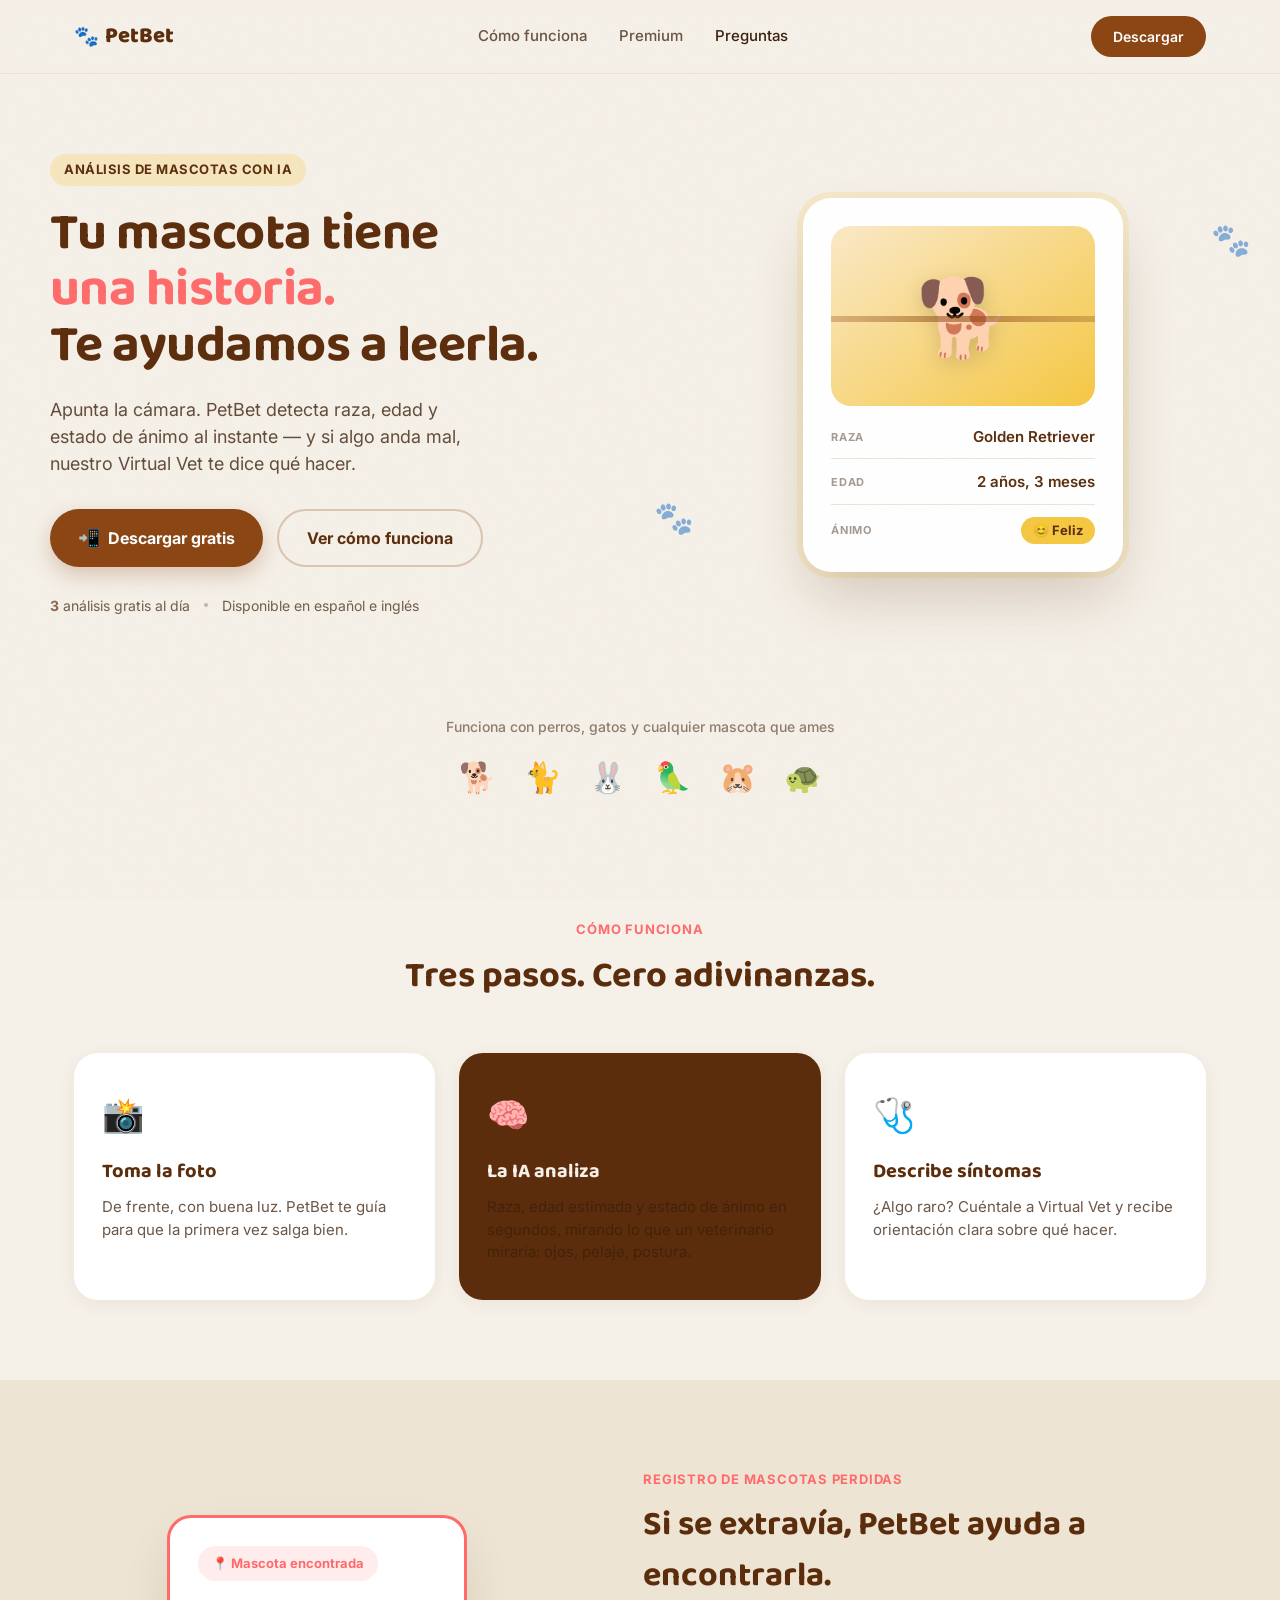
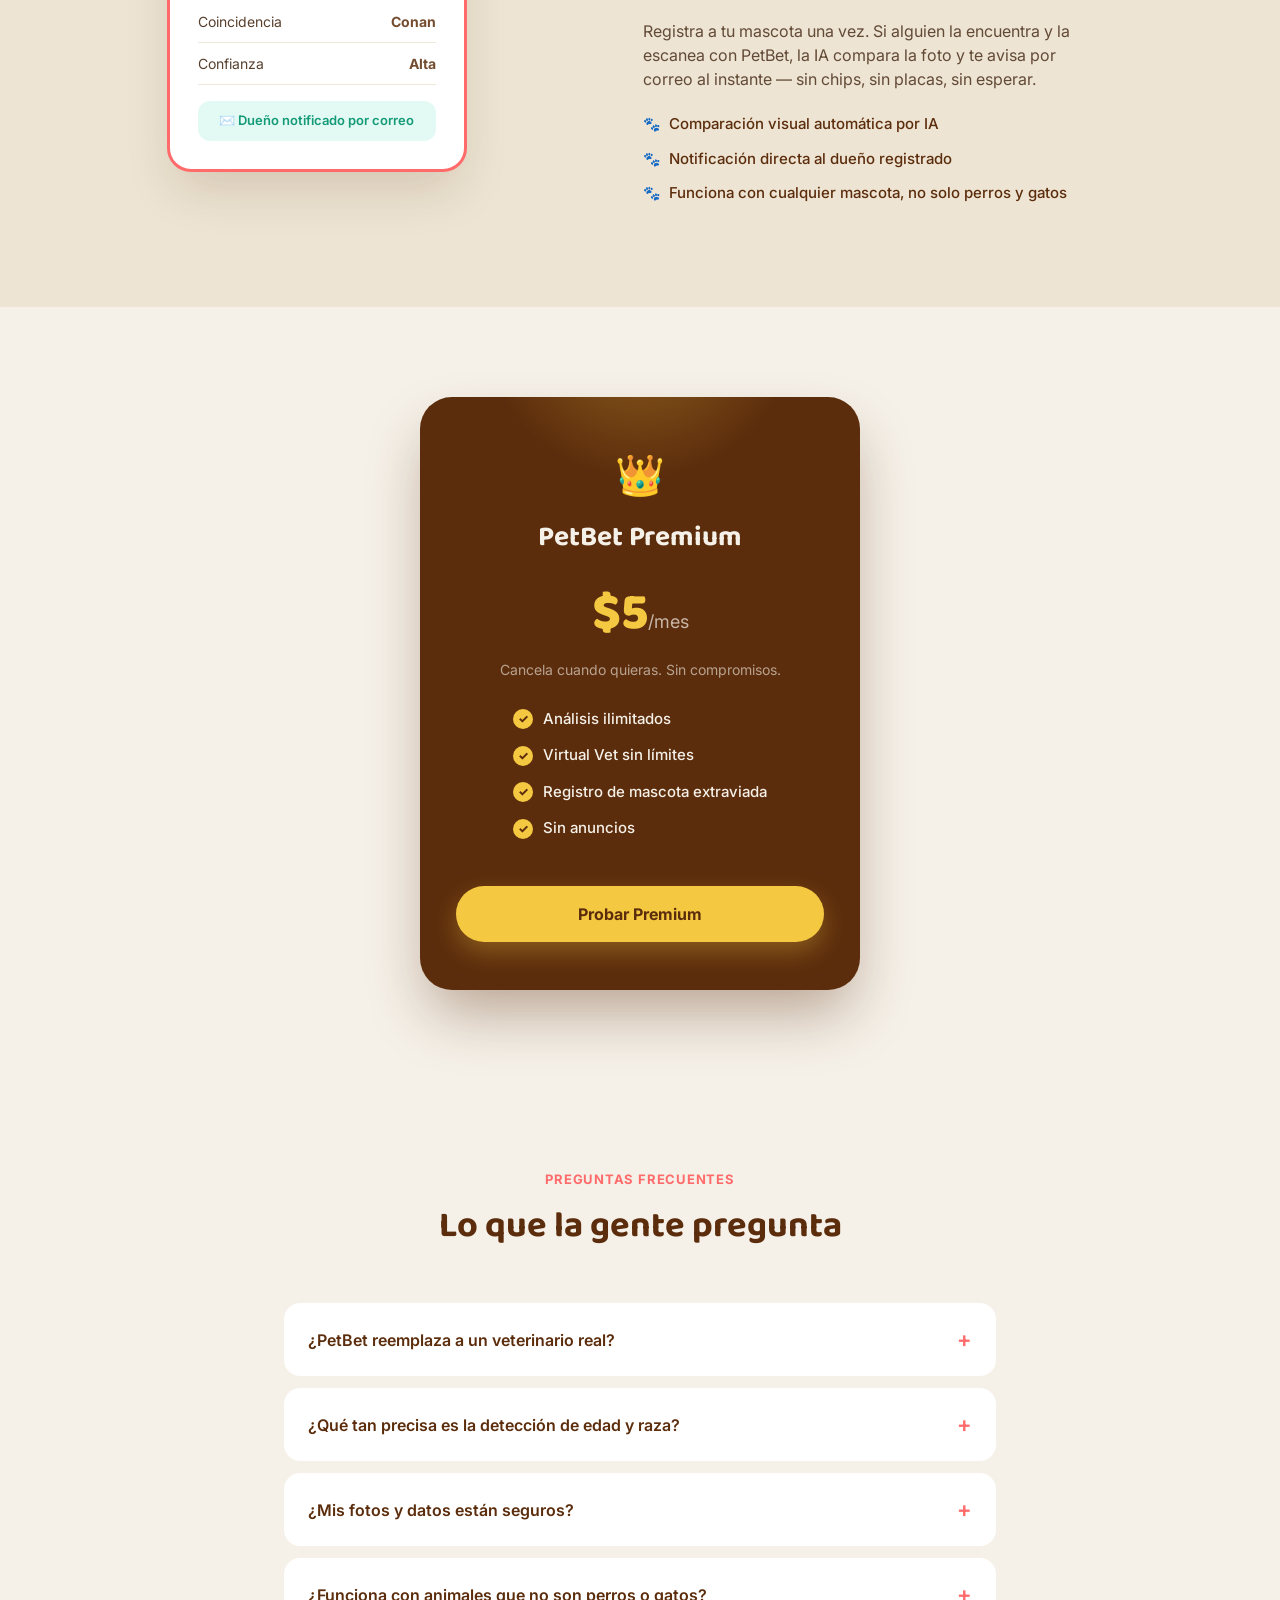
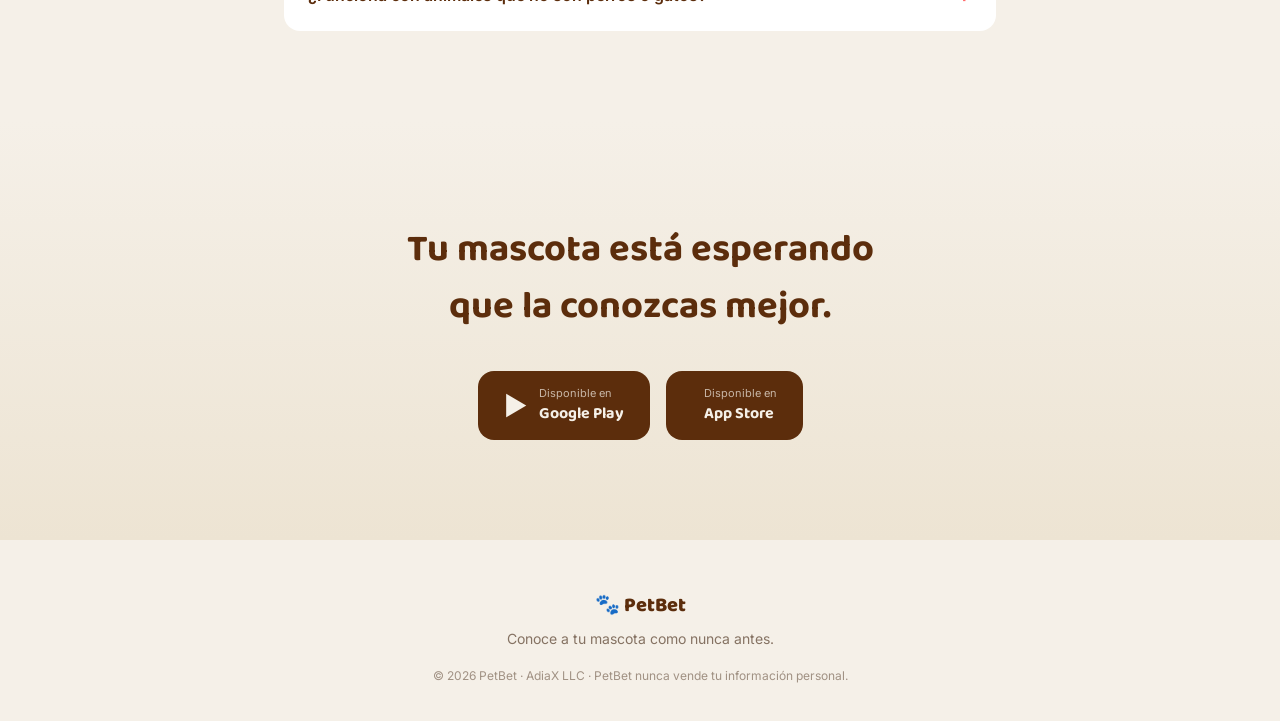
==== index.html @ 239b1028 "Add files via upload" ====
<!DOCTYPE html>
<html lang="es">
<head>
<meta charset="UTF-8">
<meta name="viewport" content="width=device-width, initial-scale=1.0">
<title>PetBet — Conoce a tu mascota como nunca antes</title>
<meta name="description" content="Descubre la raza, edad y estado de ánimo de tu mascota con IA. Virtual Vet incluido. Disponible para Android e iOS.">
<link rel="preconnect" href="https://fonts.googleapis.com">
<link rel="preconnect" href="https://fonts.gstatic.com" crossorigin>
<link href="https://fonts.googleapis.com/css2?family=Baloo+2:wght@500;600;700;800&family=Inter:wght@400;500;600;700&display=swap" rel="stylesheet">
<link rel="stylesheet" href="style.css">
</head>
<body>

<div class="grain"></div>

<nav class="nav">
  <div class="nav-inner">
    <div class="nav-brand">
      <span class="nav-paw">🐾</span> PetBet
    </div>
    <div class="nav-links">
      <a href="#como-funciona">Cómo funciona</a>
      <a href="#premium">Premium</a>
      <a href="#faq">Preguntas</a>
    </div>
    <a href="#descargar" class="nav-cta">Descargar</a>
  </div>
</nav>

<header class="hero">
  <div class="hero-inner">
    <div class="hero-copy">
      <div class="hero-eyebrow">Análisis de mascotas con IA</div>
      <h1>Tu mascota tiene<br><span class="hero-highlight">una historia.</span><br>Te ayudamos a leerla.</h1>
      <p class="hero-sub">Apunta la cámara. PetBet detecta raza, edad y estado de ánimo al instante — y si algo anda mal, nuestro Virtual Vet te dice qué hacer.</p>
      <div class="hero-actions">
        <a href="#descargar" class="btn btn-primary">
          <span class="btn-icon">📲</span> Descargar gratis
        </a>
        <a href="#como-funciona" class="btn btn-ghost">Ver cómo funciona</a>
      </div>
      <div class="hero-trust">
        <div class="trust-item"><strong>3</strong> análisis gratis al día</div>
        <div class="trust-dot"></div>
        <div class="trust-item">Disponible en español e inglés</div>
      </div>
    </div>

    <div class="hero-visual">
      <div class="scan-card" id="scanCard">
        <div class="scan-photo">
          <div class="scan-ring" id="scanRing"></div>
          <span class="scan-emoji">🐕</span>
        </div>
        <div class="scan-results" id="scanResults">
          <div class="scan-row" data-delay="1">
            <span class="scan-label">RAZA</span>
            <span class="scan-value">Golden Retriever</span>
          </div>
          <div class="scan-row" data-delay="2">
            <span class="scan-label">EDAD</span>
            <span class="scan-value">2 años, 3 meses</span>
          </div>
          <div class="scan-row" data-delay="3">
            <span class="scan-label">ÁNIMO</span>
            <span class="scan-badge">😊 Feliz</span>
          </div>
        </div>
      </div>
      <div class="float-paw float-paw-1">🐾</div>
      <div class="float-paw float-paw-2">🐾</div>
    </div>
  </div>
</header>

<section class="logos">
  <p>Funciona con perros, gatos y cualquier mascota que ames</p>
  <div class="logos-row">
    <span>🐕</span><span>🐈</span><span>🐰</span><span>🦜</span><span>🐹</span><span>🐢</span>
  </div>
</section>

<section class="how" id="como-funciona">
  <div class="section-head">
    <div class="section-eyebrow">Cómo funciona</div>
    <h2>Tres pasos. Cero adivinanzas.</h2>
  </div>

  <div class="how-grid">
    <div class="how-card">
      <div class="how-icon">📸</div>
      <h3>Toma la foto</h3>
      <p>De frente, con buena luz. PetBet te guía para que la primera vez salga bien.</p>
    </div>
    <div class="how-card how-card-accent">
      <div class="how-icon">🧠</div>
      <h3>La IA analiza</h3>
      <p>Raza, edad estimada y estado de ánimo en segundos, mirando lo que un veterinario miraría: ojos, pelaje, postura.</p>
    </div>
    <div class="how-card">
      <div class="how-icon">🩺</div>
      <h3>Describe síntomas</h3>
      <p>¿Algo raro? Cuéntale a Virtual Vet y recibe orientación clara sobre qué hacer.</p>
    </div>
  </div>
</section>

<section class="feature-split">
  <div class="feature-split-inner">
    <div class="feature-visual">
      <div class="lost-card">
        <div class="lost-badge">📍 Mascota encontrada</div>
        <div class="lost-row"><span>Coincidencia</span><strong>Conan</strong></div>
        <div class="lost-row"><span>Confianza</span><strong>Alta</strong></div>
        <div class="lost-email">✉️ Dueño notificado por correo</div>
      </div>
    </div>
    <div class="feature-copy">
      <div class="section-eyebrow">Registro de mascotas perdidas</div>
      <h2>Si se extravía, PetBet ayuda a encontrarla.</h2>
      <p>Registra a tu mascota una vez. Si alguien la encuentra y la escanea con PetBet, la IA compara la foto y te avisa por correo al instante — sin chips, sin placas, sin esperar.</p>
      <ul class="feature-list">
        <li>Comparación visual automática por IA</li>
        <li>Notificación directa al dueño registrado</li>
        <li>Funciona con cualquier mascota, no solo perros y gatos</li>
      </ul>
    </div>
  </div>
</section>

<section class="premium" id="premium">
  <div class="premium-card">
    <div class="premium-glow"></div>
    <div class="premium-content">
      <div class="premium-crown">👑</div>
      <h2>PetBet Premium</h2>
      <div class="premium-price"><span class="premium-amount">$5</span><span class="premium-period">/mes</span></div>
      <p class="premium-sub">Cancela cuando quieras. Sin compromisos.</p>
      <ul class="premium-list">
        <li><span class="check">✓</span> Análisis ilimitados</li>
        <li><span class="check">✓</span> Virtual Vet sin límites</li>
        <li><span class="check">✓</span> Registro de mascota extraviada</li>
        <li><span class="check">✓</span> Sin anuncios</li>
      </ul>
      <a href="#descargar" class="btn btn-premium">Probar Premium</a>
    </div>
  </div>
</section>

<section class="faq" id="faq">
  <div class="section-head">
    <div class="section-eyebrow">Preguntas frecuentes</div>
    <h2>Lo que la gente pregunta</h2>
  </div>
  <div class="faq-list">
    <details class="faq-item">
      <summary>¿PetBet reemplaza a un veterinario real?</summary>
      <p>No. Virtual Vet te ayuda a entender qué podría estar pasando y cuándo preocuparte, pero siempre recomendamos visitar a un veterinario para diagnósticos y tratamientos reales.</p>
    </details>
    <details class="faq-item">
      <summary>¿Qué tan precisa es la detección de edad y raza?</summary>
      <p>Nuestra IA observa dientes, ojos, pelaje y proporciones corporales para dar una estimación lo más cercana posible. Con razas mixtas, puede mostrar más de una posibilidad.</p>
    </details>
    <details class="faq-item">
      <summary>¿Mis fotos y datos están seguros?</summary>
      <p>Sí. Nunca vendemos ni compartimos tu información con terceros. Tus fotos se usan únicamente para el análisis y puedes borrar tu cuenta y datos cuando quieras.</p>
    </details>
    <details class="faq-item">
      <summary>¿Funciona con animales que no son perros o gatos?</summary>
      <p>El análisis de raza, edad y ánimo está optimizado para perros y gatos. El registro de mascota extraviada funciona con cualquier animal.</p>
    </details>
  </div>
</section>

<section class="cta-final" id="descargar">
  <h2>Tu mascota está esperando<br>que la conozcas mejor.</h2>
  <div class="store-buttons">
    <a href="#" class="store-btn">
      <span class="store-icon">▶</span>
      <span class="store-text"><small>Disponible en</small><strong>Google Play</strong></span>
    </a>
    <a href="#" class="store-btn">
      <span class="store-icon"></span>
      <span class="store-text"><small>Disponible en</small><strong>App Store</strong></span>
    </a>
  </div>
</section>

<footer class="footer">
  <div class="footer-inner">
    <div class="footer-brand">🐾 PetBet</div>
    <p class="footer-tagline">Conoce a tu mascota como nunca antes.</p>
    <p class="footer-copy">© 2026 PetBet · AdiaX LLC · PetBet nunca vende tu información personal.</p>
  </div>
</footer>

<script src="script.js"></script>
</body>
</html>
---- style.css ----
:root {
  --cream: #F5F0E8;
  --cream-deep: #EDE4D3;
  --brown: #8B4513;
  --brown-deep: #5C2D0C;
  --brown-ink: #3B1F0A;
  --gold: #F5C842;
  --terracotta: #FF6B6B;
  --blue: #54A0FF;
  --green: #1DD1A1;
  --white: #FFFFFF;
  --display: 'Baloo 2', sans-serif;
  --body: 'Inter', sans-serif;
}

* { margin: 0; padding: 0; box-sizing: border-box; }

html { scroll-behavior: smooth; }

body {
  font-family: var(--body);
  background: var(--cream);
  color: var(--brown-ink);
  overflow-x: hidden;
  line-height: 1.5;
}

.grain {
  position: fixed;
  inset: 0;
  pointer-events: none;
  opacity: 0.025;
  z-index: 1000;
  background-image: url("data:image/svg+xml,%3Csvg xmlns='http://www.w3.org/2000/svg' width='100' height='100'%3E%3Cfilter id='n'%3E%3CfeTurbulence type='fractalNoise' baseFrequency='0.9' numOctaves='3'/%3E%3C/filter%3E%3Crect width='100%25' height='100%25' filter='url(%23n)'/%3E%3C/svg%3E");
}

h1, h2, h3 { font-family: var(--display); font-weight: 700; color: var(--brown-deep); }

a { text-decoration: none; color: inherit; }

ul { list-style: none; }

/* ===== NAV ===== */
.nav {
  position: sticky;
  top: 0;
  z-index: 100;
  background: rgba(245, 240, 232, 0.88);
  backdrop-filter: blur(10px);
  border-bottom: 1px solid rgba(139, 69, 19, 0.08);
}

.nav-inner {
  max-width: 1180px;
  margin: 0 auto;
  padding: 16px 24px;
  display: flex;
  align-items: center;
  justify-content: space-between;
}

.nav-brand {
  font-family: var(--display);
  font-weight: 800;
  font-size: 22px;
  color: var(--brown-deep);
  display: flex;
  align-items: center;
  gap: 6px;
}

.nav-paw { font-size: 20px; }

.nav-links {
  display: flex;
  gap: 32px;
}

.nav-links a {
  font-size: 15px;
  font-weight: 500;
  color: var(--brown-ink);
  opacity: 0.75;
  transition: opacity 0.2s;
}

.nav-links a:hover { opacity: 1; }

.nav-cta {
  background: var(--brown);
  color: var(--white);
  padding: 10px 22px;
  border-radius: 100px;
  font-weight: 600;
  font-size: 14px;
  transition: transform 0.15s, background 0.2s;
}

.nav-cta:hover { background: var(--brown-deep); transform: translateY(-1px); }

/* ===== HERO ===== */
.hero {
  padding: 80px 24px 60px;
  position: relative;
}

.hero-inner {
  max-width: 1180px;
  margin: 0 auto;
  display: grid;
  grid-template-columns: 1.1fr 1fr;
  gap: 60px;
  align-items: center;
}

.hero-eyebrow {
  display: inline-block;
  background: rgba(245, 200, 66, 0.25);
  color: var(--brown-deep);
  font-size: 13px;
  font-weight: 700;
  letter-spacing: 0.04em;
  text-transform: uppercase;
  padding: 6px 14px;
  border-radius: 100px;
  margin-bottom: 20px;
}

.hero-copy h1 {
  font-size: 52px;
  line-height: 1.08;
  letter-spacing: -0.01em;
  margin-bottom: 22px;
}

.hero-highlight {
  color: var(--terracotta);
  position: relative;
}

.hero-sub {
  font-size: 18px;
  color: var(--brown-ink);
  opacity: 0.78;
  max-width: 440px;
  margin-bottom: 32px;
}

.hero-actions {
  display: flex;
  gap: 14px;
  margin-bottom: 28px;
  flex-wrap: wrap;
}

.btn {
  display: inline-flex;
  align-items: center;
  gap: 8px;
  padding: 15px 28px;
  border-radius: 100px;
  font-weight: 700;
  font-size: 16px;
  transition: transform 0.15s, box-shadow 0.2s;
}

.btn-primary {
  background: var(--brown);
  color: var(--white);
  box-shadow: 0 8px 20px rgba(139, 69, 19, 0.25);
}

.btn-primary:hover { transform: translateY(-2px); box-shadow: 0 12px 24px rgba(139, 69, 19, 0.32); }

.btn-icon { font-size: 18px; }

.btn-ghost {
  background: transparent;
  color: var(--brown-deep);
  border: 2px solid rgba(139, 69, 19, 0.25);
}

.btn-ghost:hover { border-color: var(--brown); }

.hero-trust {
  display: flex;
  align-items: center;
  gap: 14px;
  font-size: 14px;
  color: var(--brown-ink);
  opacity: 0.7;
}

.trust-item strong { color: var(--brown-deep); }

.trust-dot {
  width: 4px;
  height: 4px;
  border-radius: 50%;
  background: var(--brown-ink);
  opacity: 0.4;
}

/* ===== SCAN CARD (signature element) ===== */
.hero-visual {
  position: relative;
  display: flex;
  justify-content: center;
}

.scan-card {
  background: var(--white);
  border-radius: 28px;
  padding: 28px;
  width: 320px;
  box-shadow: 0 30px 60px -10px rgba(91, 45, 12, 0.22), 0 0 0 6px rgba(245, 200, 66, 0.18);
  position: relative;
}

.scan-photo {
  width: 100%;
  height: 180px;
  background: linear-gradient(145deg, #FBE9C8, #F5C842);
  border-radius: 20px;
  display: flex;
  align-items: center;
  justify-content: center;
  position: relative;
  overflow: hidden;
  margin-bottom: 20px;
}

.scan-emoji { font-size: 76px; position: relative; z-index: 2; filter: drop-shadow(0 6px 10px rgba(0,0,0,0.15)); }

.scan-ring {
  position: absolute;
  width: 220%;
  height: 6px;
  background: linear-gradient(90deg, transparent, rgba(139, 69, 19, 0.55), transparent);
  top: 50%;
  left: -60%;
  animation: scanSweep 2.6s ease-in-out infinite;
  z-index: 3;
}

@keyframes scanSweep {
  0% { top: 0%; opacity: 0; }
  10% { opacity: 1; }
  50% { top: 100%; opacity: 1; }
  60% { opacity: 0; }
  100% { top: 0%; opacity: 0; }
}

.scan-results { display: flex; flex-direction: column; gap: 12px; }

.scan-row {
  display: flex;
  justify-content: space-between;
  align-items: center;
  padding-bottom: 10px;
  border-bottom: 1px solid var(--cream-deep);
  opacity: 0;
  transform: translateY(8px);
  animation: rowIn 0.5s ease forwards;
}

.scan-row[data-delay="1"] { animation-delay: 0.6s; }
.scan-row[data-delay="2"] { animation-delay: 1.1s; }
.scan-row[data-delay="3"] { animation-delay: 1.6s; border-bottom: none; padding-bottom: 0; }

@keyframes rowIn {
  to { opacity: 1; transform: translateY(0); }
}

.scan-label {
  font-size: 11px;
  font-weight: 700;
  letter-spacing: 0.06em;
  color: var(--brown-ink);
  opacity: 0.45;
}

.scan-value {
  font-size: 15px;
  font-weight: 600;
  color: var(--brown-deep);
}

.scan-badge {
  background: var(--gold);
  color: var(--brown-deep);
  font-size: 13px;
  font-weight: 700;
  padding: 4px 12px;
  border-radius: 100px;
}

.float-paw {
  position: absolute;
  font-size: 32px;
  opacity: 0.5;
  animation: floaty 5s ease-in-out infinite;
}

.float-paw-1 { top: 5%; right: -4%; animation-delay: 0s; }
.float-paw-2 { bottom: 8%; left: -8%; animation-delay: 1.5s; }

@keyframes floaty {
  0%, 100% { transform: translateY(0) rotate(0deg); }
  50% { transform: translateY(-14px) rotate(8deg); }
}

/* ===== LOGOS ===== */
.logos {
  text-align: center;
  padding: 40px 24px;
}

.logos p {
  font-size: 14px;
  color: var(--brown-ink);
  opacity: 0.55;
  margin-bottom: 18px;
  font-weight: 500;
}

.logos-row {
  display: flex;
  justify-content: center;
  gap: 28px;
  font-size: 30px;
  opacity: 0.85;
}

/* ===== SECTION HEAD ===== */
.section-head {
  text-align: center;
  max-width: 600px;
  margin: 0 auto 50px;
}

.section-eyebrow {
  font-size: 13px;
  font-weight: 700;
  letter-spacing: 0.06em;
  text-transform: uppercase;
  color: var(--terracotta);
  margin-bottom: 10px;
}

.section-head h2 { font-size: 36px; }

/* ===== HOW IT WORKS ===== */
.how { padding: 80px 24px; max-width: 1180px; margin: 0 auto; }

.how-grid {
  display: grid;
  grid-template-columns: repeat(3, 1fr);
  gap: 24px;
}

.how-card {
  background: var(--white);
  border-radius: 24px;
  padding: 36px 28px;
  box-shadow: 0 4px 18px rgba(91, 45, 12, 0.06);
  transition: transform 0.2s;
}

.how-card:hover { transform: translateY(-4px); }

.how-card-accent {
  background: var(--brown-deep);
}

.how-card-accent h3, .how-card-accent p { color: var(--cream); }
.how-card-accent p { opacity: 0.85; }

.how-icon {
  font-size: 34px;
  margin-bottom: 16px;
}

.how-card h3 { font-size: 20px; margin-bottom: 10px; }

.how-card p { font-size: 15px; color: var(--brown-ink); opacity: 0.75; }

/* ===== FEATURE SPLIT (lost pet) ===== */
.feature-split {
  background: var(--cream-deep);
  padding: 90px 24px;
}

.feature-split-inner {
  max-width: 1180px;
  margin: 0 auto;
  display: grid;
  grid-template-columns: 1fr 1.1fr;
  gap: 60px;
  align-items: center;
}

.feature-visual { display: flex; justify-content: center; }

.lost-card {
  background: var(--white);
  border-radius: 24px;
  padding: 28px;
  width: 300px;
  box-shadow: 0 24px 50px -10px rgba(91, 45, 12, 0.18);
  border: 3px solid var(--terracotta);
}

.lost-badge {
  background: rgba(255, 107, 107, 0.12);
  color: var(--terracotta);
  font-weight: 700;
  font-size: 13px;
  padding: 8px 14px;
  border-radius: 100px;
  display: inline-block;
  margin-bottom: 20px;
}

.lost-row {
  display: flex;
  justify-content: space-between;
  font-size: 14px;
  padding: 10px 0;
  border-bottom: 1px solid var(--cream-deep);
  color: var(--brown-ink);
  opacity: 0.85;
}

.lost-row strong { color: var(--brown-deep); }

.lost-email {
  margin-top: 16px;
  background: rgba(29, 209, 161, 0.12);
  color: #149A77;
  font-size: 13px;
  font-weight: 600;
  padding: 10px 14px;
  border-radius: 12px;
  text-align: center;
}

.feature-copy h2 { font-size: 34px; margin: 10px 0 18px; }

.feature-copy p { font-size: 16px; opacity: 0.78; margin-bottom: 22px; max-width: 460px; }

.feature-list li {
  position: relative;
  padding-left: 26px;
  margin-bottom: 12px;
  font-size: 15px;
  font-weight: 500;
  color: var(--brown-deep);
}

.feature-list li::before {
  content: "🐾";
  position: absolute;
  left: 0;
  font-size: 14px;
}

/* ===== PREMIUM ===== */
.premium { padding: 90px 24px; display: flex; justify-content: center; }

.premium-card {
  position: relative;
  background: var(--brown-deep);
  border-radius: 32px;
  max-width: 440px;
  width: 100%;
  overflow: hidden;
  box-shadow: 0 30px 60px -10px rgba(91, 45, 12, 0.4);
}

.premium-glow {
  position: absolute;
  top: -40%;
  left: 50%;
  transform: translateX(-50%);
  width: 320px;
  height: 320px;
  background: radial-gradient(circle, rgba(245, 200, 66, 0.35), transparent 70%);
}

.premium-content {
  position: relative;
  z-index: 2;
  padding: 48px 36px;
  text-align: center;
}

.premium-crown { font-size: 40px; margin-bottom: 12px; }

.premium-content h2 { color: var(--cream); font-size: 28px; margin-bottom: 16px; }

.premium-price { margin-bottom: 6px; }

.premium-amount { font-size: 52px; font-weight: 800; color: var(--gold); font-family: var(--display); }

.premium-period { font-size: 18px; color: var(--cream); opacity: 0.7; }

.premium-sub { color: var(--cream); opacity: 0.6; font-size: 14px; margin-bottom: 28px; }

.premium-list {
  text-align: left;
  margin-bottom: 32px;
  display: inline-block;
}

.premium-list li {
  color: var(--cream);
  font-size: 15px;
  font-weight: 500;
  margin-bottom: 14px;
  display: flex;
  align-items: center;
  gap: 10px;
}

.check {
  background: var(--gold);
  color: var(--brown-deep);
  width: 20px;
  height: 20px;
  border-radius: 50%;
  display: flex;
  align-items: center;
  justify-content: center;
  font-size: 12px;
  font-weight: 800;
  flex-shrink: 0;
}

.btn-premium {
  background: var(--gold);
  color: var(--brown-deep);
  padding: 16px 0;
  width: 100%;
  border-radius: 100px;
  font-weight: 700;
  font-size: 16px;
  justify-content: center;
  box-shadow: 0 10px 24px rgba(245, 200, 66, 0.3);
}

.btn-premium:hover { transform: translateY(-2px); }

/* ===== FAQ ===== */
.faq { max-width: 760px; margin: 0 auto; padding: 90px 24px; }

.faq-list { display: flex; flex-direction: column; gap: 12px; }

.faq-item {
  background: var(--white);
  border-radius: 16px;
  padding: 20px 24px;
  cursor: pointer;
}

.faq-item summary {
  font-weight: 600;
  font-size: 16px;
  color: var(--brown-deep);
  list-style: none;
  display: flex;
  justify-content: space-between;
  align-items: center;
}

.faq-item summary::after {
  content: "+";
  font-size: 22px;
  color: var(--terracotta);
  transition: transform 0.2s;
  flex-shrink: 0;
  margin-left: 12px;
}

.faq-item[open] summary::after { transform: rotate(45deg); }

.faq-item p {
  margin-top: 14px;
  font-size: 15px;
  color: var(--brown-ink);
  opacity: 0.75;
  line-height: 1.6;
}

/* ===== CTA FINAL ===== */
.cta-final {
  text-align: center;
  padding: 100px 24px;
  background: linear-gradient(180deg, var(--cream), var(--cream-deep));
}

.cta-final h2 { font-size: 38px; margin-bottom: 36px; }

.store-buttons {
  display: flex;
  gap: 16px;
  justify-content: center;
  flex-wrap: wrap;
}

.store-btn {
  display: flex;
  align-items: center;
  gap: 12px;
  background: var(--brown-deep);
  color: var(--cream);
  padding: 14px 26px;
  border-radius: 16px;
  transition: transform 0.15s;
}

.store-btn:hover { transform: translateY(-2px); }

.store-icon { font-size: 26px; }

.store-text { display: flex; flex-direction: column; text-align: left; }

.store-text small { font-size: 11px; opacity: 0.7; }

.store-text strong { font-size: 16px; font-family: var(--display); }

/* ===== FOOTER ===== */
.footer { padding: 50px 24px 36px; text-align: center; }

.footer-brand {
  font-family: var(--display);
  font-weight: 800;
  font-size: 20px;
  color: var(--brown-deep);
  margin-bottom: 8px;
}

.footer-tagline { font-size: 14px; opacity: 0.6; margin-bottom: 18px; }

.footer-copy { font-size: 12px; opacity: 0.45; }

/* ===== RESPONSIVE ===== */
@media (max-width: 860px) {
  .nav-links { display: none; }
  .hero-inner { grid-template-columns: 1fr; gap: 50px; }
  .hero-copy h1 { font-size: 38px; }
  .hero-visual { order: -1; }
  .scan-card { width: 100%; max-width: 340px; }
  .how-grid { grid-template-columns: 1fr; }
  .feature-split-inner { grid-template-columns: 1fr; }
  .feature-visual { order: -1; }
  .section-head h2 { font-size: 28px; }
  .cta-final h2 { font-size: 28px; }
}

@media (prefers-reduced-motion: reduce) {
  .scan-ring, .float-paw, .scan-row { animation: none !important; opacity: 1 !important; transform: none !important; }
}
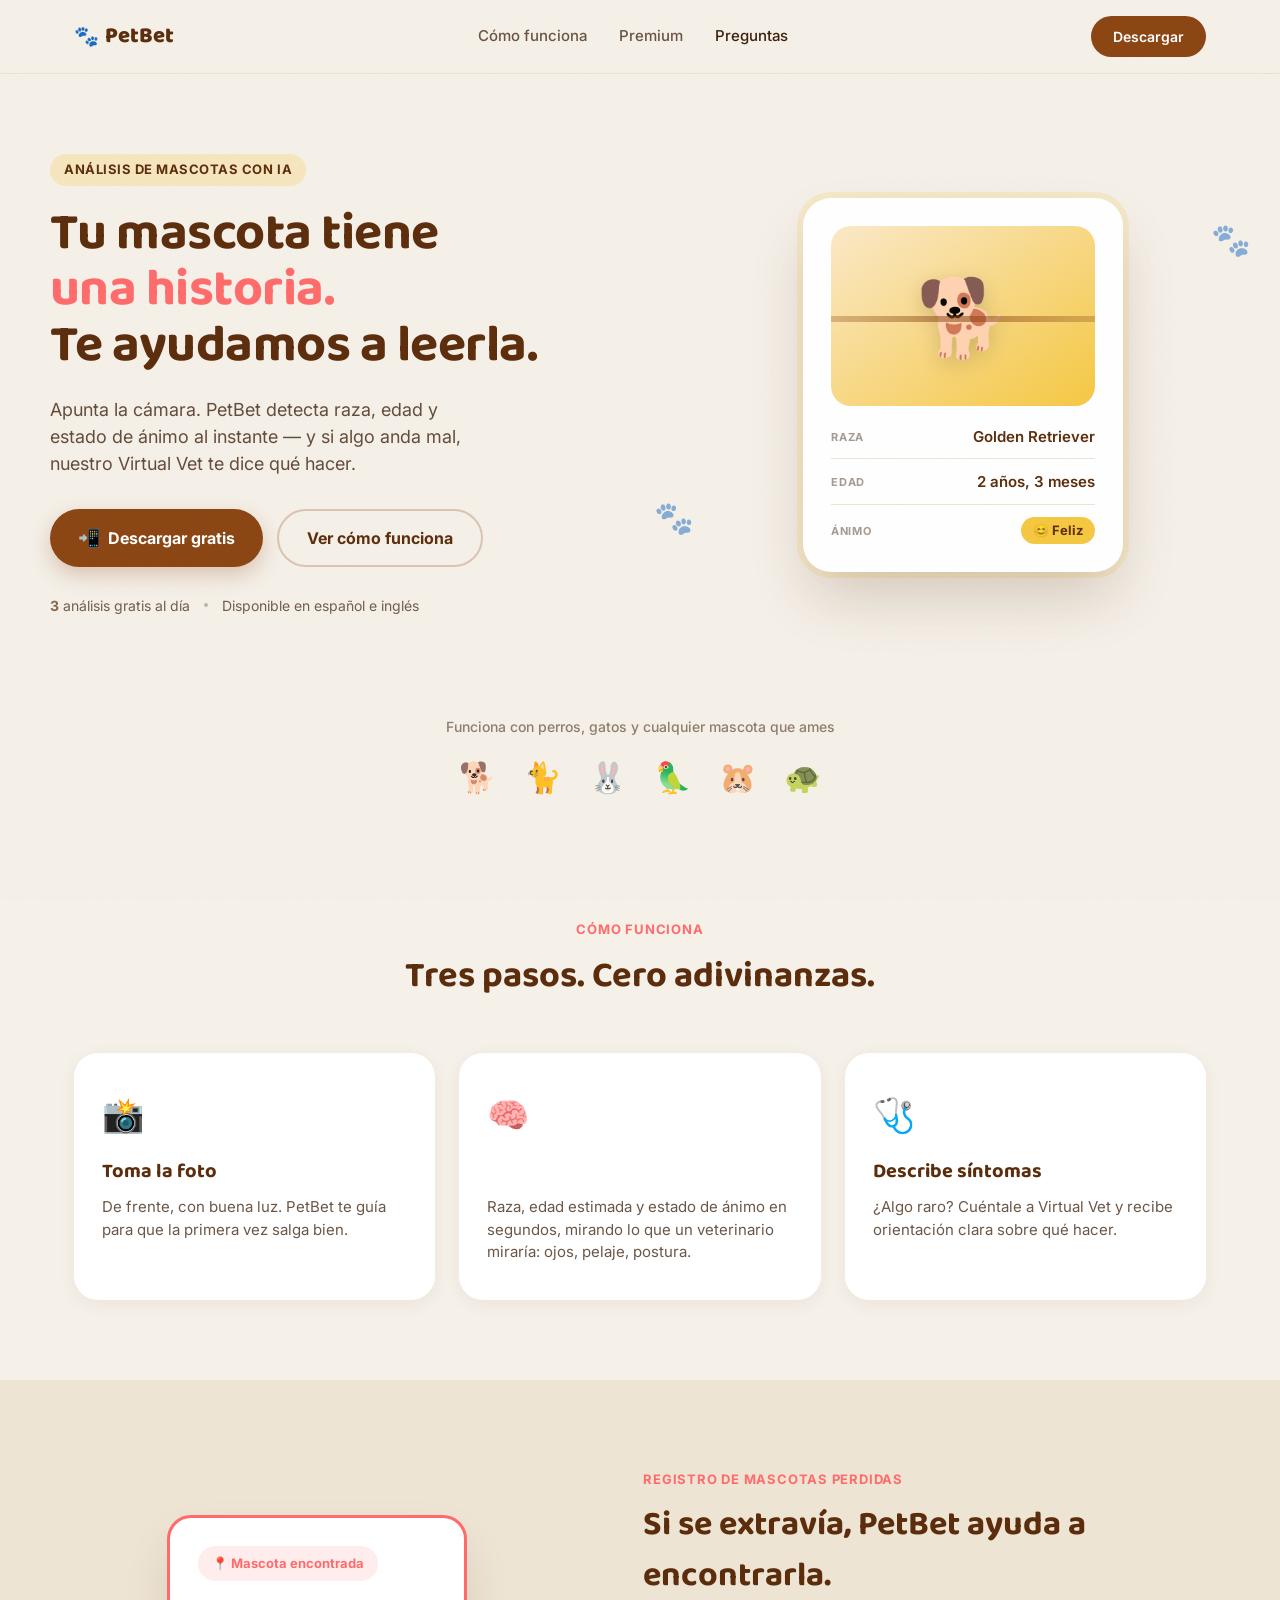
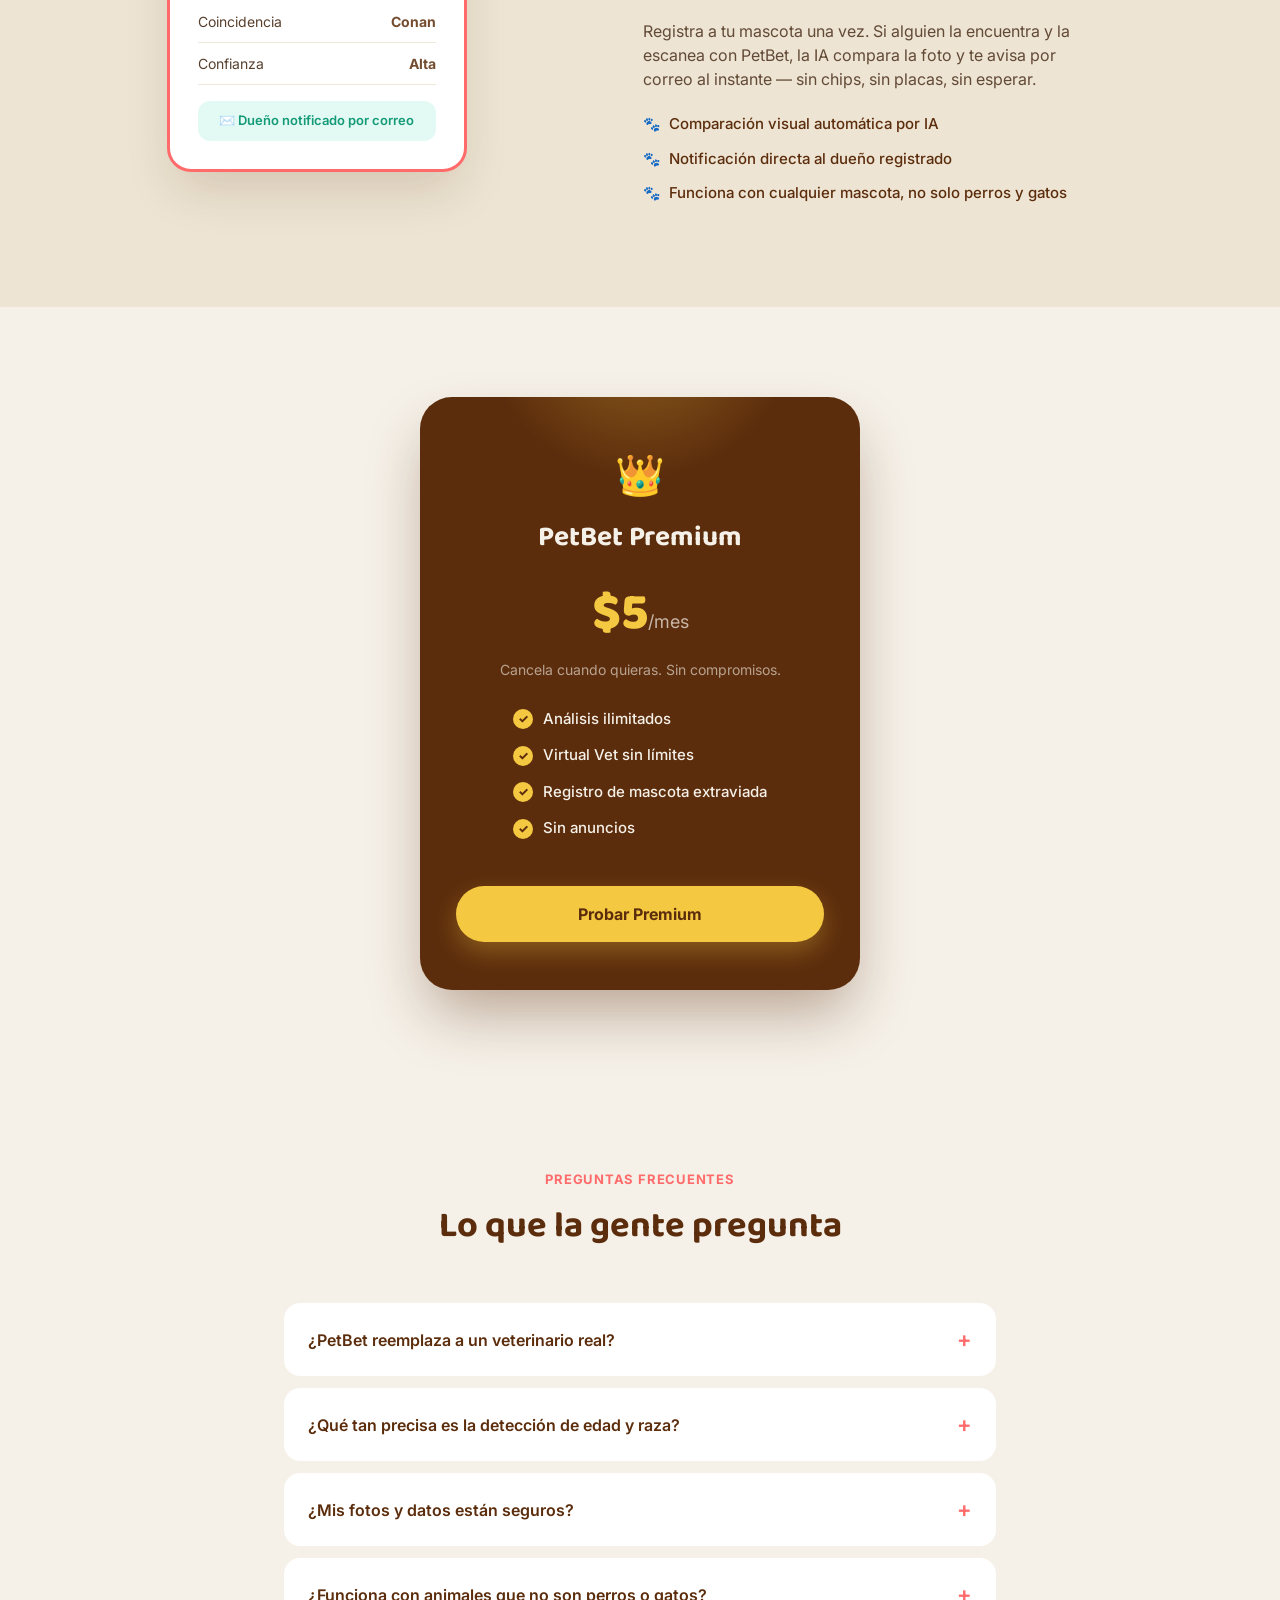
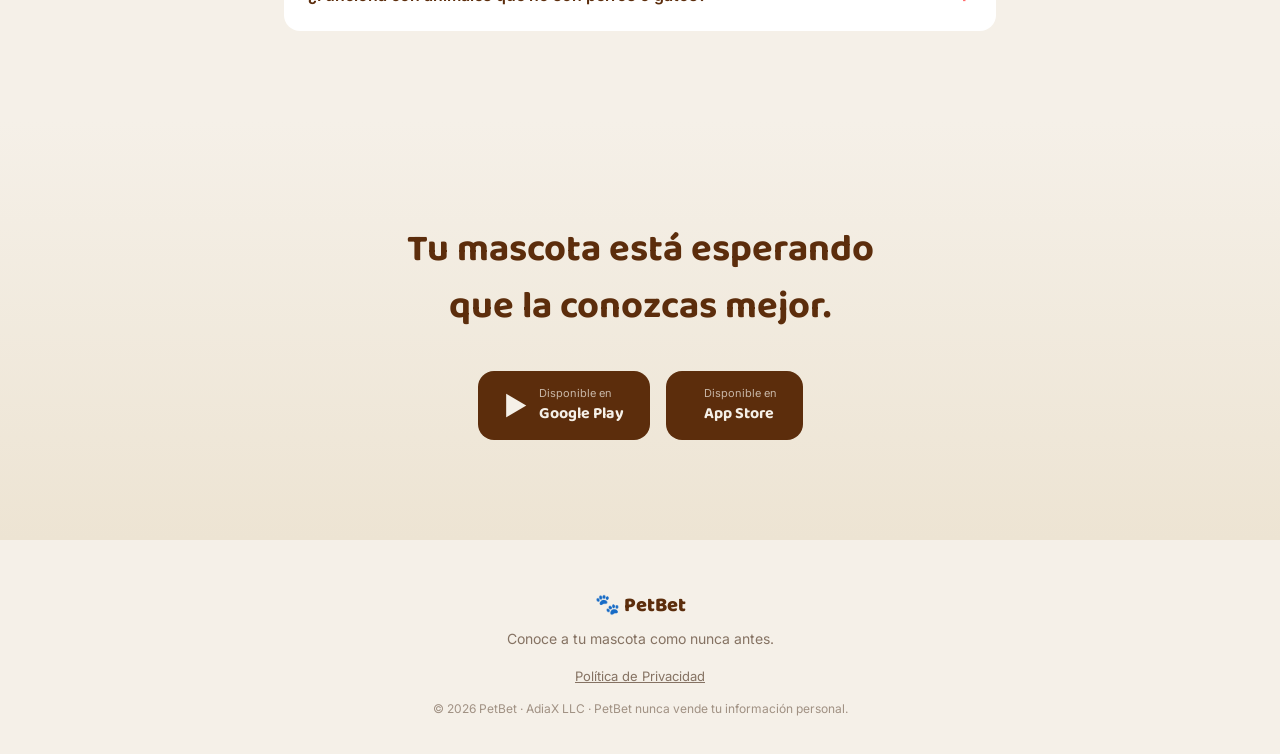
==== commit efb1657f: "privacy policy link" ====
--- a/index.html
+++ b/index.html
@@ -191,6 +191,7 @@
   <div class="footer-inner">
     <div class="footer-brand">🐾 PetBet</div>
     <p class="footer-tagline">Conoce a tu mascota como nunca antes.</p>
+    <p style="font-size:13px;opacity:0.6;margin-bottom:14px;"><a href="privacy.html" style="color:inherit;text-decoration:underline;">Política de Privacidad</a></p>
     <p class="footer-copy">© 2026 PetBet · AdiaX LLC · PetBet nunca vende tu información personal.</p>
   </div>
 </footer>
--- a/style.css
+++ b/style.css
@@ -370,11 +370,11 @@
 .how-card:hover { transform: translateY(-4px); }
 
 .how-card-accent {
-  background: var(--brown-deep);
-}
-
-.how-card-accent h3, .how-card-accent p { color: var(--cream); }
-.how-card-accent p { opacity: 0.85; }
+  background: var(--white);
+}
+
+.how-card-accent h3 { color: var(--white); }
+.how-card-accent p { color: var(--white); opacity: 0.92; }
 
 .how-icon {
   font-size: 34px;
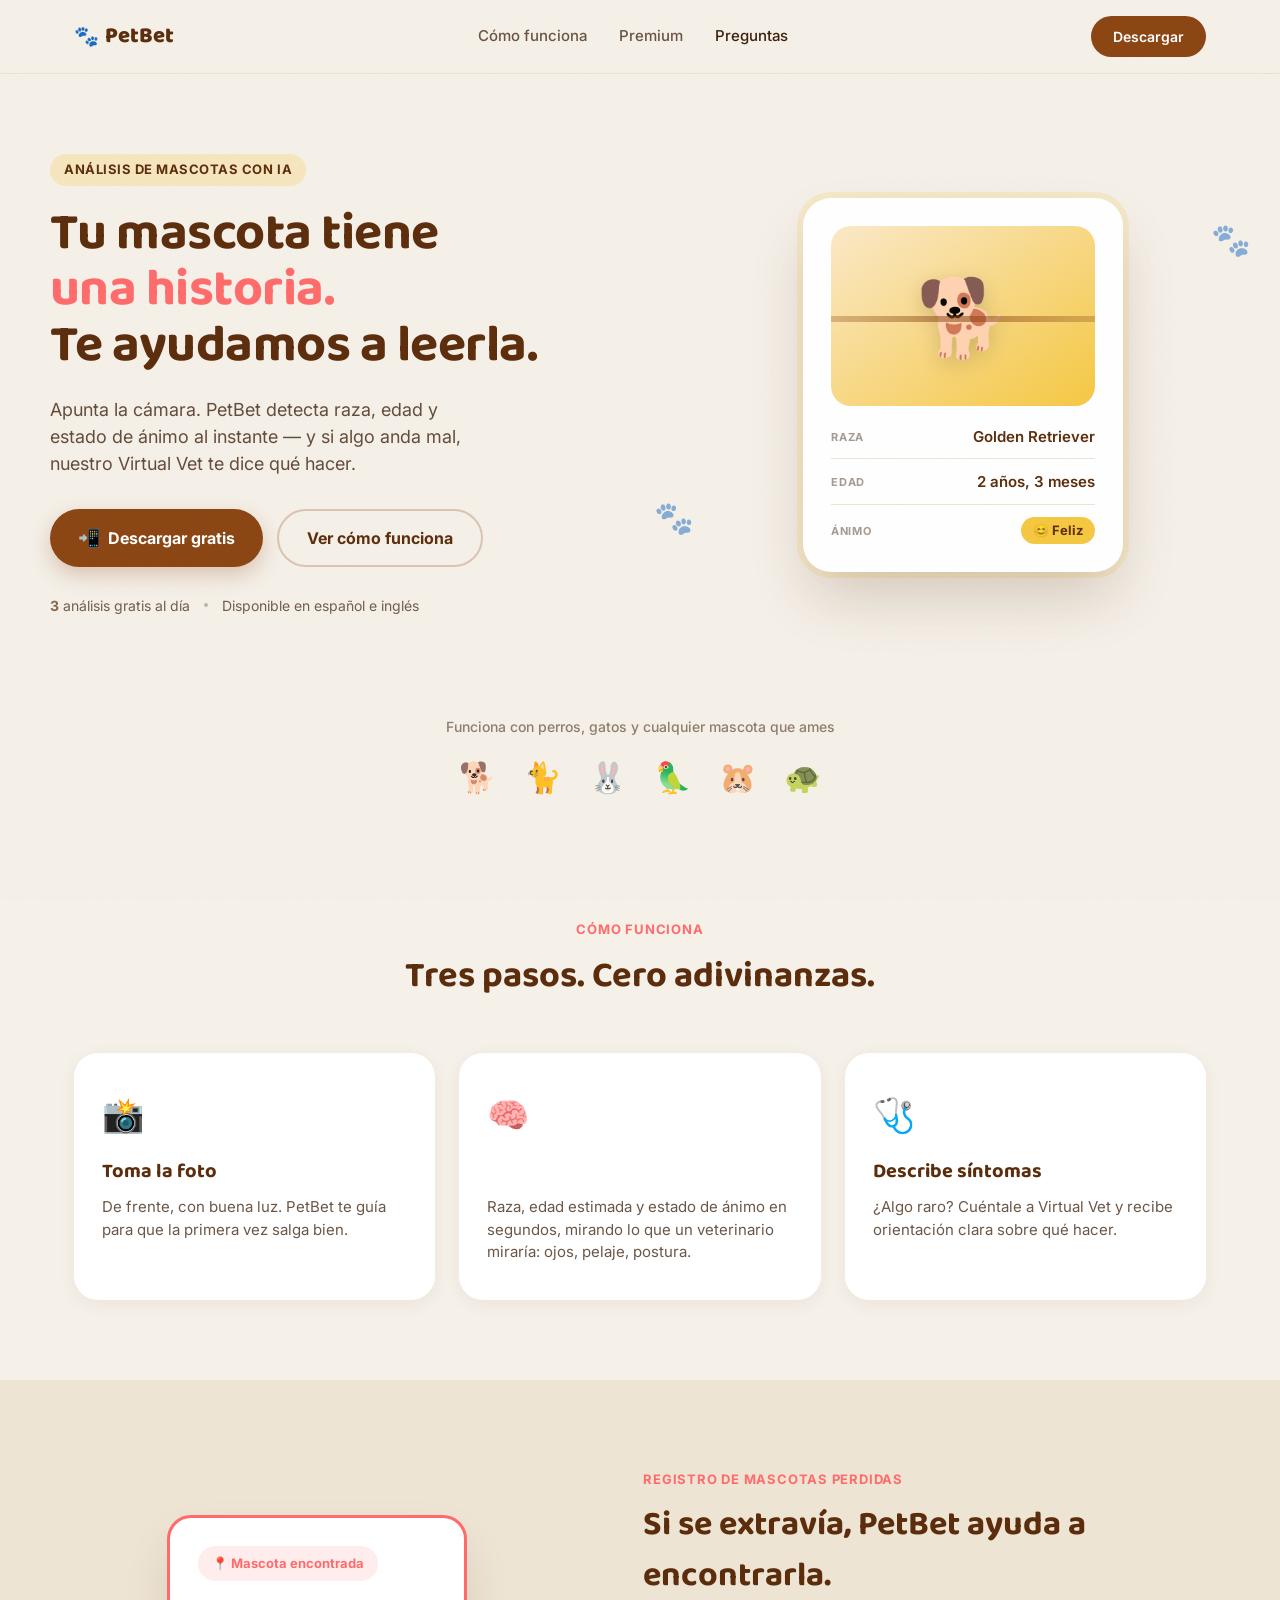
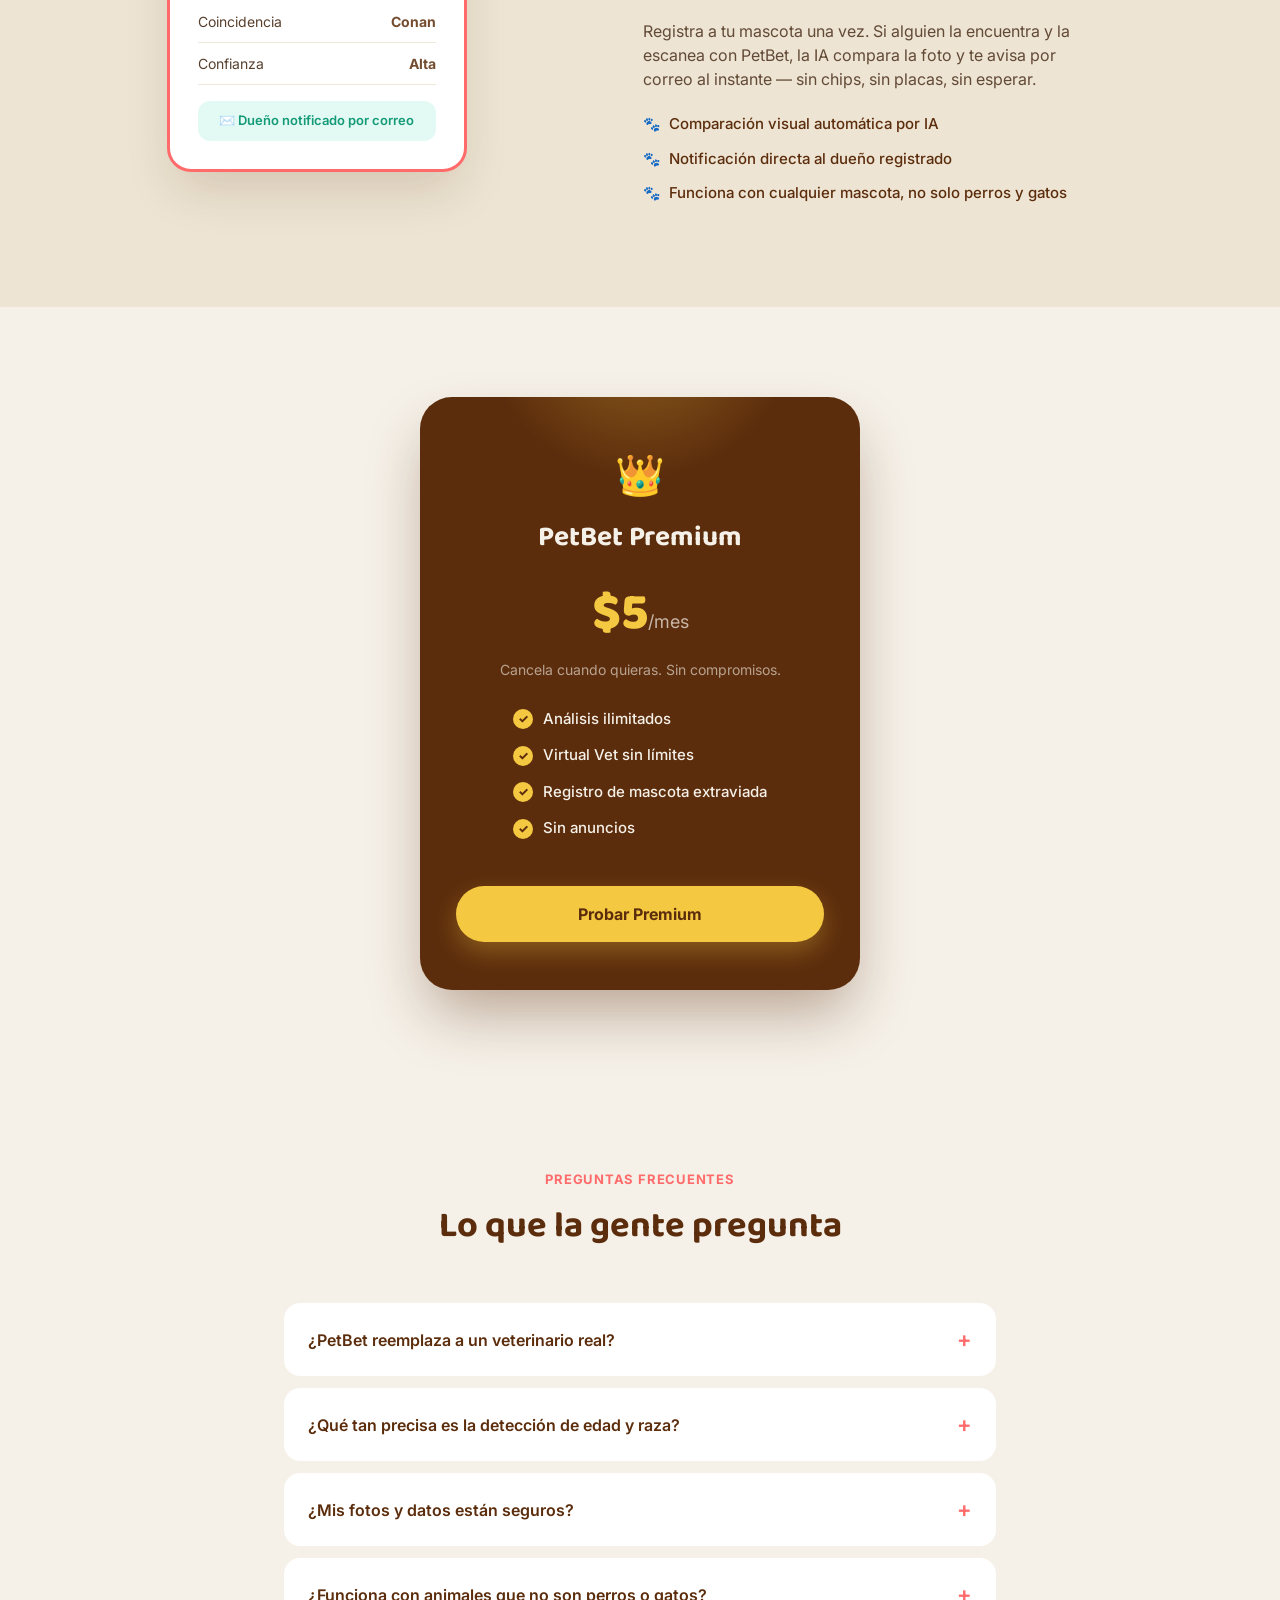
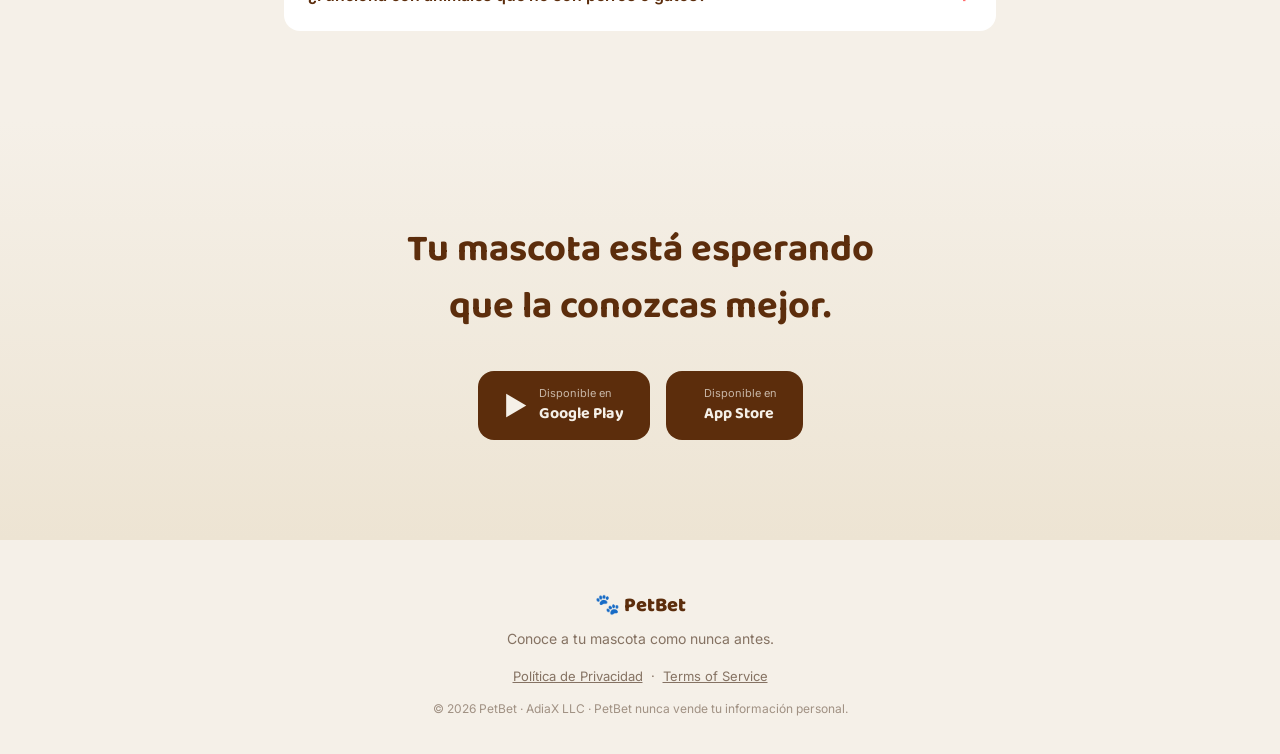
==== commit 30d117c6: "Update footer with privacy and terms links" ====
--- a/index.html
+++ b/index.html
@@ -191,7 +191,11 @@
   <div class="footer-inner">
     <div class="footer-brand">🐾 PetBet</div>
     <p class="footer-tagline">Conoce a tu mascota como nunca antes.</p>
-    <p style="font-size:13px;opacity:0.6;margin-bottom:14px;"><a href="privacy.html" style="color:inherit;text-decoration:underline;">Política de Privacidad</a></p>
+    <p style="font-size:13px;opacity:0.6;margin-bottom:14px;">
+  <a href="privacy.html" style="color:inherit;text-decoration:underline;">Política de Privacidad</a>
+  &nbsp;·&nbsp;
+  <a href="terms.html" style="color:inherit;text-decoration:underline;">Terms of Service</a>
+</p>
     <p class="footer-copy">© 2026 PetBet · AdiaX LLC · PetBet nunca vende tu información personal.</p>
   </div>
 </footer>
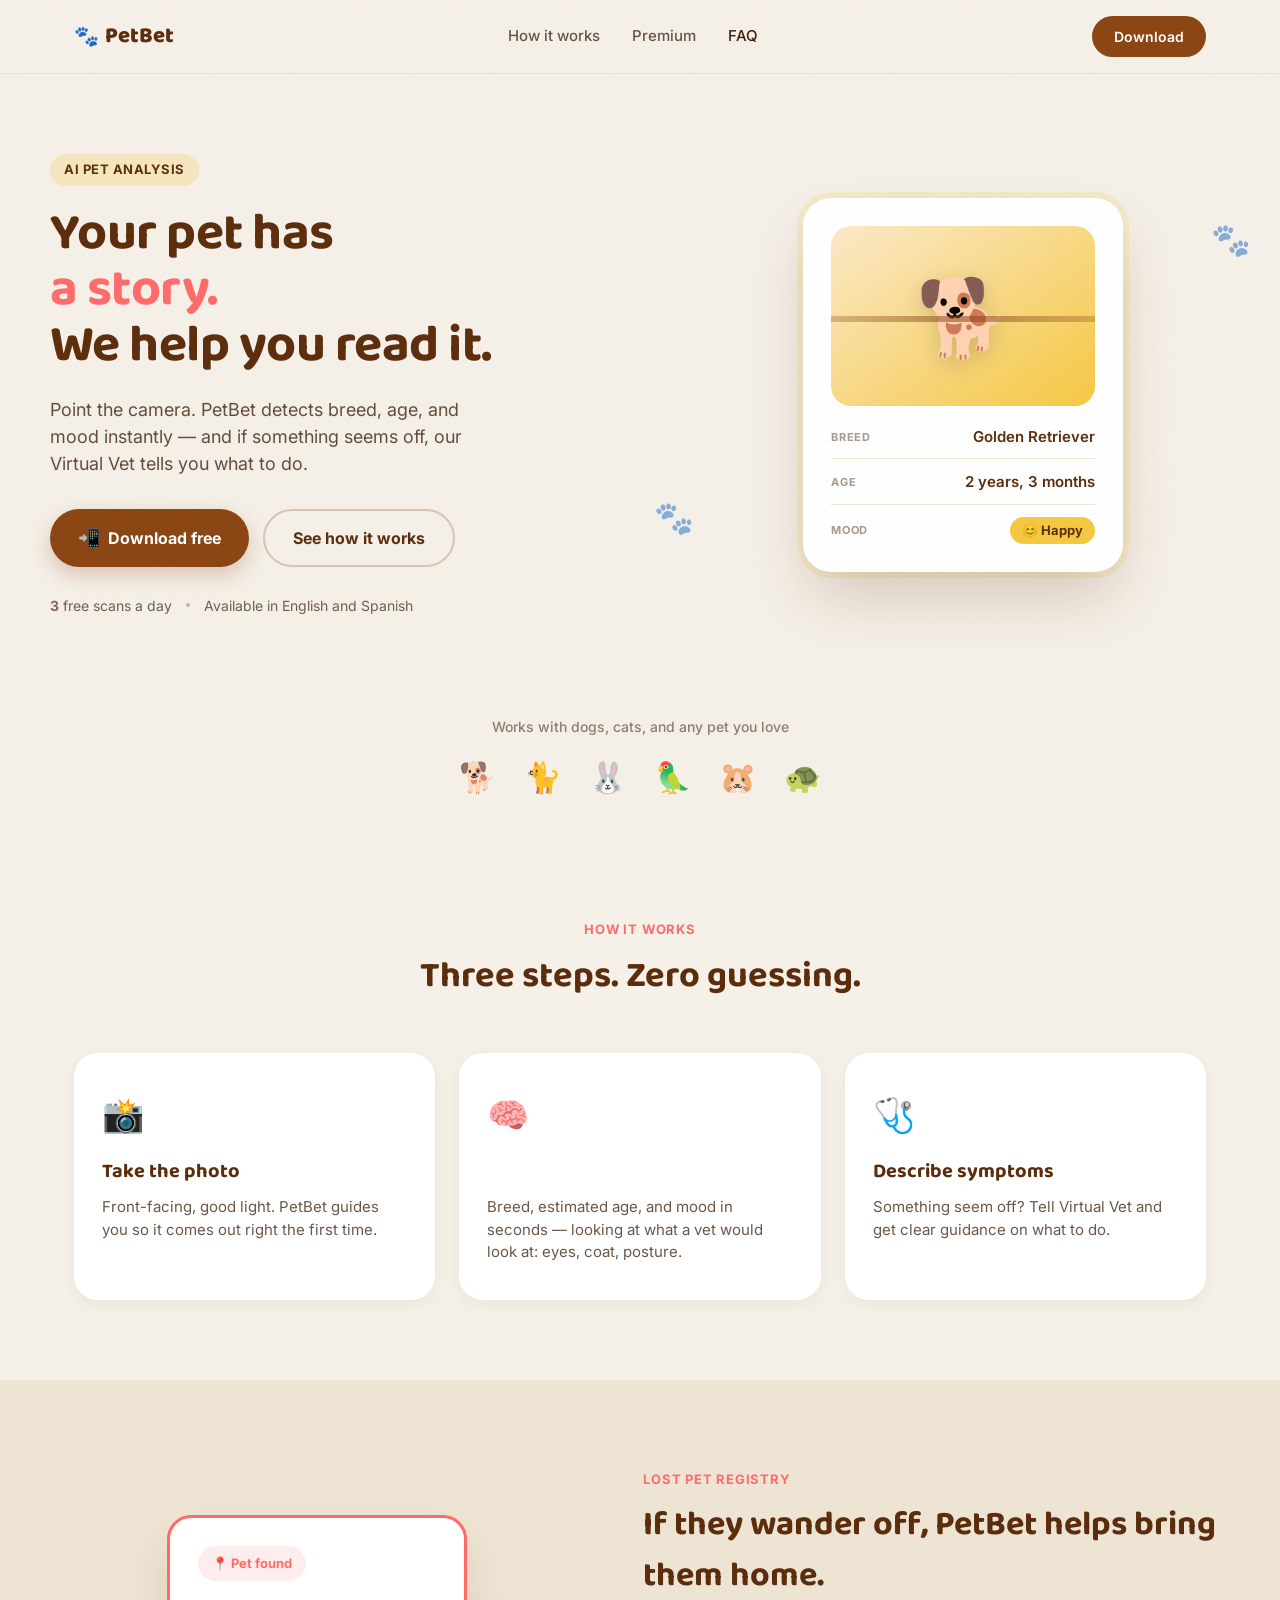
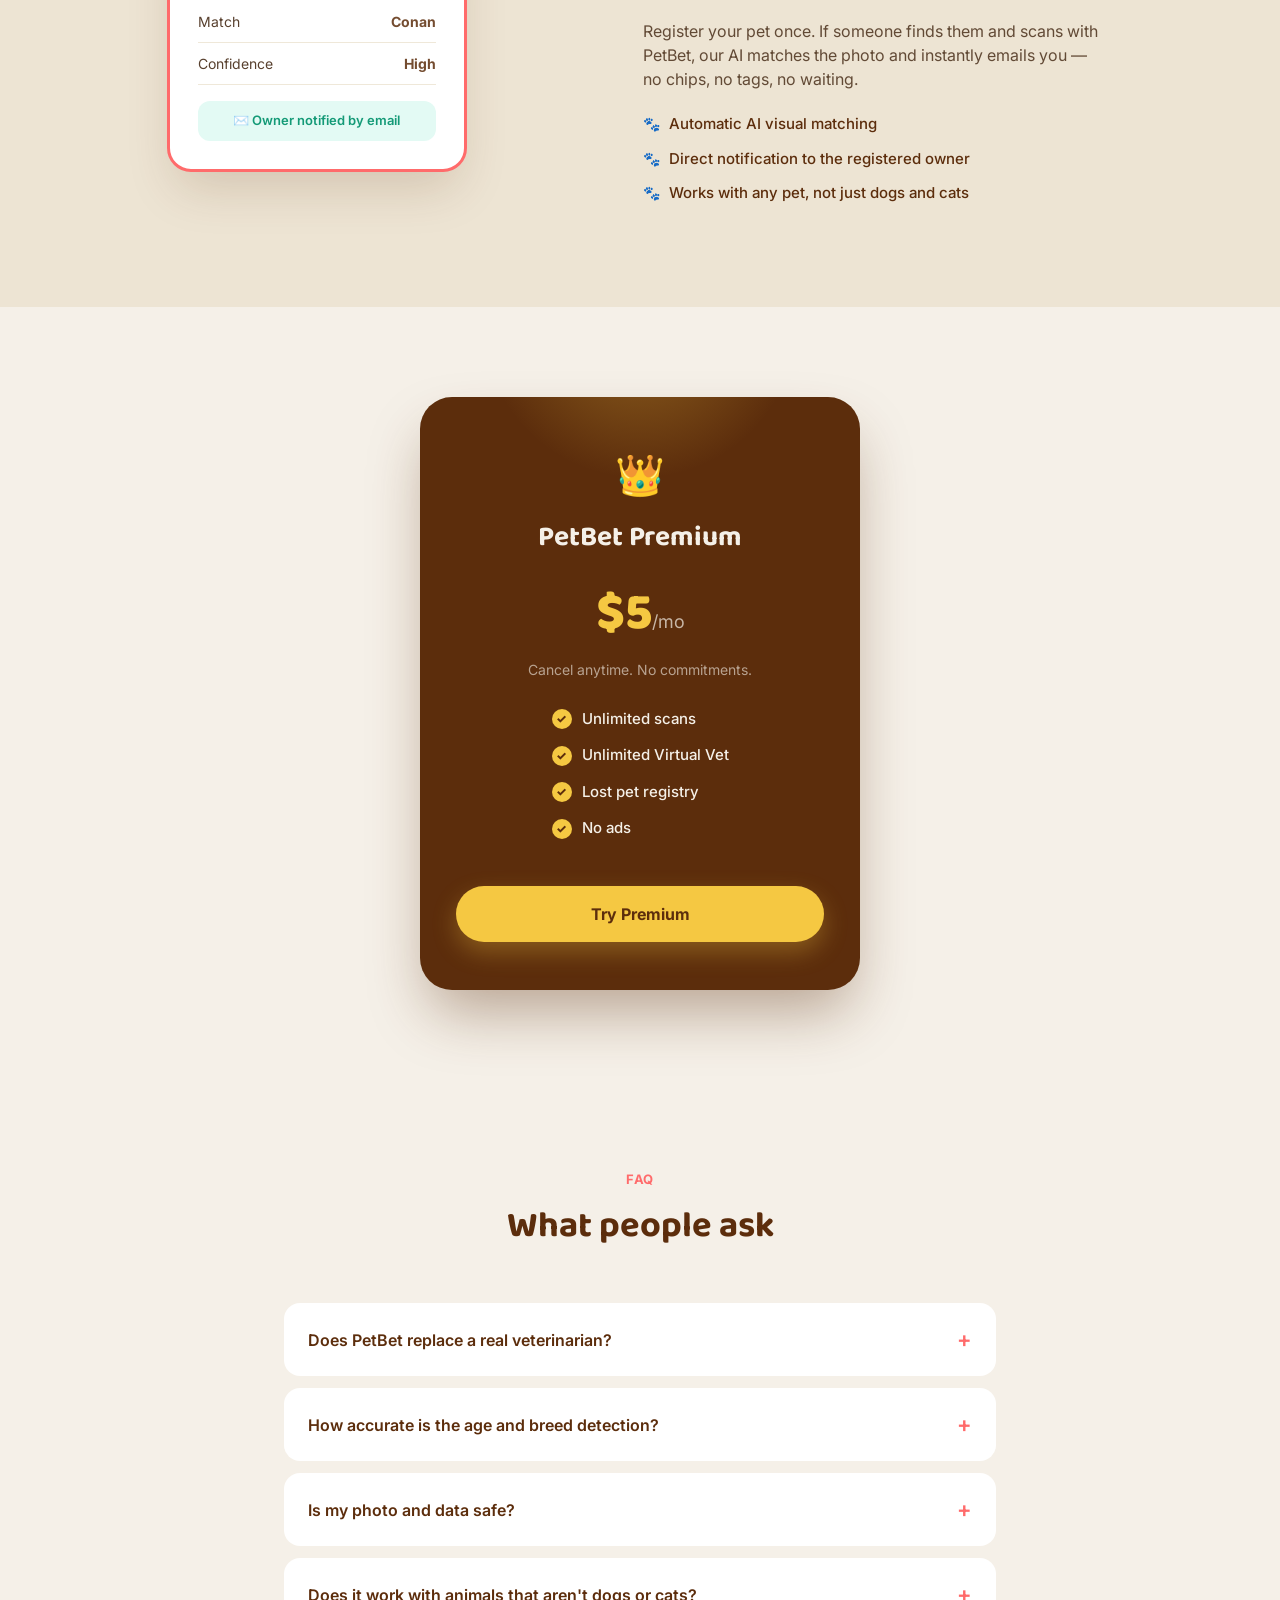
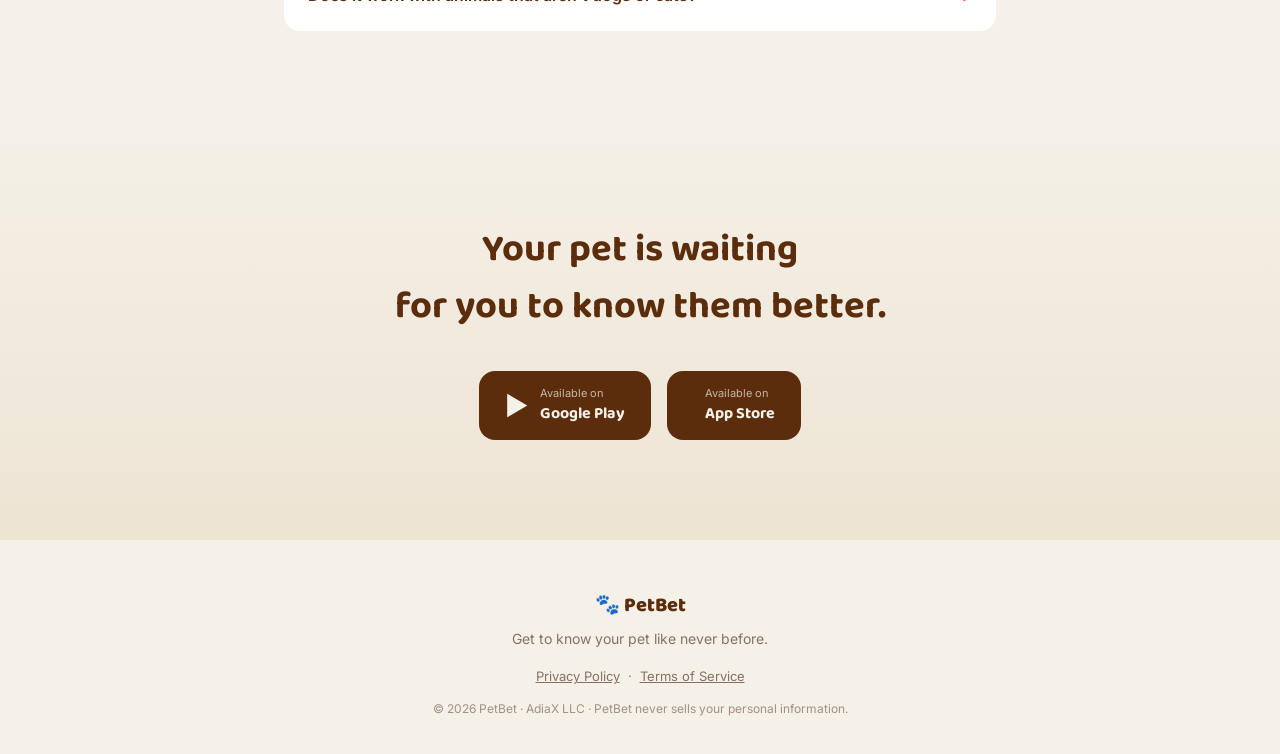
==== commit 3c27d142: "Translate index.html content from Spanish to English" ====
--- a/index.html
+++ b/index.html
@@ -1,10 +1,10 @@
 <!DOCTYPE html>
-<html lang="es">
+<html lang="en">
 <head>
 <meta charset="UTF-8">
 <meta name="viewport" content="width=device-width, initial-scale=1.0">
-<title>PetBet — Conoce a tu mascota como nunca antes</title>
-<meta name="description" content="Descubre la raza, edad y estado de ánimo de tu mascota con IA. Virtual Vet incluido. Disponible para Android e iOS.">
+<title>PetBet — Get to know your pet like never before</title>
+<meta name="description" content="Discover your pet's breed, age, and mood with AI. Virtual Vet included. Available for Android and iOS.">
 <link rel="preconnect" href="https://fonts.googleapis.com">
 <link rel="preconnect" href="https://fonts.gstatic.com" crossorigin>
 <link href="https://fonts.googleapis.com/css2?family=Baloo+2:wght@500;600;700;800&family=Inter:wght@400;500;600;700&display=swap" rel="stylesheet">
@@ -20,30 +20,30 @@
       <span class="nav-paw">🐾</span> PetBet
     </div>
     <div class="nav-links">
-      <a href="#como-funciona">Cómo funciona</a>
+      <a href="#como-funciona">How it works</a>
       <a href="#premium">Premium</a>
-      <a href="#faq">Preguntas</a>
-    </div>
-    <a href="#descargar" class="nav-cta">Descargar</a>
+      <a href="#faq">FAQ</a>
+    </div>
+    <a href="#descargar" class="nav-cta">Download</a>
   </div>
 </nav>
 
 <header class="hero">
   <div class="hero-inner">
     <div class="hero-copy">
-      <div class="hero-eyebrow">Análisis de mascotas con IA</div>
-      <h1>Tu mascota tiene<br><span class="hero-highlight">una historia.</span><br>Te ayudamos a leerla.</h1>
-      <p class="hero-sub">Apunta la cámara. PetBet detecta raza, edad y estado de ánimo al instante — y si algo anda mal, nuestro Virtual Vet te dice qué hacer.</p>
+      <div class="hero-eyebrow">AI Pet Analysis</div>
+      <h1>Your pet has<br><span class="hero-highlight">a story.</span><br>We help you read it.</h1>
+      <p class="hero-sub">Point the camera. PetBet detects breed, age, and mood instantly — and if something seems off, our Virtual Vet tells you what to do.</p>
       <div class="hero-actions">
         <a href="#descargar" class="btn btn-primary">
-          <span class="btn-icon">📲</span> Descargar gratis
+          <span class="btn-icon">📲</span> Download free
         </a>
-        <a href="#como-funciona" class="btn btn-ghost">Ver cómo funciona</a>
+        <a href="#como-funciona" class="btn btn-ghost">See how it works</a>
       </div>
       <div class="hero-trust">
-        <div class="trust-item"><strong>3</strong> análisis gratis al día</div>
+        <div class="trust-item"><strong>3</strong> free scans a day</div>
         <div class="trust-dot"></div>
-        <div class="trust-item">Disponible en español e inglés</div>
+        <div class="trust-item">Available in English and Spanish</div>
       </div>
     </div>
 
@@ -55,16 +55,16 @@
         </div>
         <div class="scan-results" id="scanResults">
           <div class="scan-row" data-delay="1">
-            <span class="scan-label">RAZA</span>
+            <span class="scan-label">BREED</span>
             <span class="scan-value">Golden Retriever</span>
           </div>
           <div class="scan-row" data-delay="2">
-            <span class="scan-label">EDAD</span>
-            <span class="scan-value">2 años, 3 meses</span>
+            <span class="scan-label">AGE</span>
+            <span class="scan-value">2 years, 3 months</span>
           </div>
           <div class="scan-row" data-delay="3">
-            <span class="scan-label">ÁNIMO</span>
-            <span class="scan-badge">😊 Feliz</span>
+            <span class="scan-label">MOOD</span>
+            <span class="scan-badge">😊 Happy</span>
           </div>
         </div>
       </div>
@@ -75,7 +75,7 @@
 </header>
 
 <section class="logos">
-  <p>Funciona con perros, gatos y cualquier mascota que ames</p>
+  <p>Works with dogs, cats, and any pet you love</p>
   <div class="logos-row">
     <span>🐕</span><span>🐈</span><span>🐰</span><span>🦜</span><span>🐹</span><span>🐢</span>
   </div>
@@ -83,25 +83,25 @@
 
 <section class="how" id="como-funciona">
   <div class="section-head">
-    <div class="section-eyebrow">Cómo funciona</div>
-    <h2>Tres pasos. Cero adivinanzas.</h2>
+    <div class="section-eyebrow">How it works</div>
+    <h2>Three steps. Zero guessing.</h2>
   </div>
 
   <div class="how-grid">
     <div class="how-card">
       <div class="how-icon">📸</div>
-      <h3>Toma la foto</h3>
-      <p>De frente, con buena luz. PetBet te guía para que la primera vez salga bien.</p>
+      <h3>Take the photo</h3>
+      <p>Front-facing, good light. PetBet guides you so it comes out right the first time.</p>
     </div>
     <div class="how-card how-card-accent">
       <div class="how-icon">🧠</div>
-      <h3>La IA analiza</h3>
-      <p>Raza, edad estimada y estado de ánimo en segundos, mirando lo que un veterinario miraría: ojos, pelaje, postura.</p>
+      <h3>AI analyzes</h3>
+      <p>Breed, estimated age, and mood in seconds — looking at what a vet would look at: eyes, coat, posture.</p>
     </div>
     <div class="how-card">
       <div class="how-icon">🩺</div>
-      <h3>Describe síntomas</h3>
-      <p>¿Algo raro? Cuéntale a Virtual Vet y recibe orientación clara sobre qué hacer.</p>
+      <h3>Describe symptoms</h3>
+      <p>Something seem off? Tell Virtual Vet and get clear guidance on what to do.</p>
     </div>
   </div>
 </section>
@@ -110,20 +110,20 @@
   <div class="feature-split-inner">
     <div class="feature-visual">
       <div class="lost-card">
-        <div class="lost-badge">📍 Mascota encontrada</div>
-        <div class="lost-row"><span>Coincidencia</span><strong>Conan</strong></div>
-        <div class="lost-row"><span>Confianza</span><strong>Alta</strong></div>
-        <div class="lost-email">✉️ Dueño notificado por correo</div>
+        <div class="lost-badge">📍 Pet found</div>
+        <div class="lost-row"><span>Match</span><strong>Conan</strong></div>
+        <div class="lost-row"><span>Confidence</span><strong>High</strong></div>
+        <div class="lost-email">✉️ Owner notified by email</div>
       </div>
     </div>
     <div class="feature-copy">
-      <div class="section-eyebrow">Registro de mascotas perdidas</div>
-      <h2>Si se extravía, PetBet ayuda a encontrarla.</h2>
-      <p>Registra a tu mascota una vez. Si alguien la encuentra y la escanea con PetBet, la IA compara la foto y te avisa por correo al instante — sin chips, sin placas, sin esperar.</p>
+      <div class="section-eyebrow">Lost pet registry</div>
+      <h2>If they wander off, PetBet helps bring them home.</h2>
+      <p>Register your pet once. If someone finds them and scans with PetBet, our AI matches the photo and instantly emails you — no chips, no tags, no waiting.</p>
       <ul class="feature-list">
-        <li>Comparación visual automática por IA</li>
-        <li>Notificación directa al dueño registrado</li>
-        <li>Funciona con cualquier mascota, no solo perros y gatos</li>
+        <li>Automatic AI visual matching</li>
+        <li>Direct notification to the registered owner</li>
+        <li>Works with any pet, not just dogs and cats</li>
       </ul>
     </div>
   </div>
@@ -135,54 +135,54 @@
     <div class="premium-content">
       <div class="premium-crown">👑</div>
       <h2>PetBet Premium</h2>
-      <div class="premium-price"><span class="premium-amount">$5</span><span class="premium-period">/mes</span></div>
-      <p class="premium-sub">Cancela cuando quieras. Sin compromisos.</p>
+      <div class="premium-price"><span class="premium-amount">$5</span><span class="premium-period">/mo</span></div>
+      <p class="premium-sub">Cancel anytime. No commitments.</p>
       <ul class="premium-list">
-        <li><span class="check">✓</span> Análisis ilimitados</li>
-        <li><span class="check">✓</span> Virtual Vet sin límites</li>
-        <li><span class="check">✓</span> Registro de mascota extraviada</li>
-        <li><span class="check">✓</span> Sin anuncios</li>
+        <li><span class="check">✓</span> Unlimited scans</li>
+        <li><span class="check">✓</span> Unlimited Virtual Vet</li>
+        <li><span class="check">✓</span> Lost pet registry</li>
+        <li><span class="check">✓</span> No ads</li>
       </ul>
-      <a href="#descargar" class="btn btn-premium">Probar Premium</a>
+      <a href="#descargar" class="btn btn-premium">Try Premium</a>
     </div>
   </div>
 </section>
 
 <section class="faq" id="faq">
   <div class="section-head">
-    <div class="section-eyebrow">Preguntas frecuentes</div>
-    <h2>Lo que la gente pregunta</h2>
+    <div class="section-eyebrow">FAQ</div>
+    <h2>What people ask</h2>
   </div>
   <div class="faq-list">
     <details class="faq-item">
-      <summary>¿PetBet reemplaza a un veterinario real?</summary>
-      <p>No. Virtual Vet te ayuda a entender qué podría estar pasando y cuándo preocuparte, pero siempre recomendamos visitar a un veterinario para diagnósticos y tratamientos reales.</p>
-    </details>
-    <details class="faq-item">
-      <summary>¿Qué tan precisa es la detección de edad y raza?</summary>
-      <p>Nuestra IA observa dientes, ojos, pelaje y proporciones corporales para dar una estimación lo más cercana posible. Con razas mixtas, puede mostrar más de una posibilidad.</p>
-    </details>
-    <details class="faq-item">
-      <summary>¿Mis fotos y datos están seguros?</summary>
-      <p>Sí. Nunca vendemos ni compartimos tu información con terceros. Tus fotos se usan únicamente para el análisis y puedes borrar tu cuenta y datos cuando quieras.</p>
-    </details>
-    <details class="faq-item">
-      <summary>¿Funciona con animales que no son perros o gatos?</summary>
-      <p>El análisis de raza, edad y ánimo está optimizado para perros y gatos. El registro de mascota extraviada funciona con cualquier animal.</p>
+      <summary>Does PetBet replace a real veterinarian?</summary>
+      <p>No. Virtual Vet helps you understand what might be going on and when to be concerned, but we always recommend visiting a veterinarian for real diagnoses and treatment.</p>
+    </details>
+    <details class="faq-item">
+      <summary>How accurate is the age and breed detection?</summary>
+      <p>Our AI looks at teeth, eyes, coat, and body proportions to give the closest estimate possible. With mixed breeds, it may show more than one possibility.</p>
+    </details>
+    <details class="faq-item">
+      <summary>Is my photo and data safe?</summary>
+      <p>Yes. We never sell or share your information with third parties. Your photos are used only for analysis, and you can delete your account and data anytime.</p>
+    </details>
+    <details class="faq-item">
+      <summary>Does it work with animals that aren't dogs or cats?</summary>
+      <p>Breed, age, and mood analysis is optimized for dogs and cats. The lost pet registry works with any animal.</p>
     </details>
   </div>
 </section>
 
 <section class="cta-final" id="descargar">
-  <h2>Tu mascota está esperando<br>que la conozcas mejor.</h2>
+  <h2>Your pet is waiting<br>for you to know them better.</h2>
   <div class="store-buttons">
     <a href="#" class="store-btn">
       <span class="store-icon">▶</span>
-      <span class="store-text"><small>Disponible en</small><strong>Google Play</strong></span>
+      <span class="store-text"><small>Available on</small><strong>Google Play</strong></span>
     </a>
     <a href="#" class="store-btn">
       <span class="store-icon"></span>
-      <span class="store-text"><small>Disponible en</small><strong>App Store</strong></span>
+      <span class="store-text"><small>Available on</small><strong>App Store</strong></span>
     </a>
   </div>
 </section>
@@ -190,13 +190,13 @@
 <footer class="footer">
   <div class="footer-inner">
     <div class="footer-brand">🐾 PetBet</div>
-    <p class="footer-tagline">Conoce a tu mascota como nunca antes.</p>
+    <p class="footer-tagline">Get to know your pet like never before.</p>
     <p style="font-size:13px;opacity:0.6;margin-bottom:14px;">
-  <a href="privacy.html" style="color:inherit;text-decoration:underline;">Política de Privacidad</a>
+  <a href="privacy.html" style="color:inherit;text-decoration:underline;">Privacy Policy</a>
   &nbsp;·&nbsp;
   <a href="terms.html" style="color:inherit;text-decoration:underline;">Terms of Service</a>
 </p>
-    <p class="footer-copy">© 2026 PetBet · AdiaX LLC · PetBet nunca vende tu información personal.</p>
+    <p class="footer-copy">© 2026 PetBet · AdiaX LLC · PetBet never sells your personal information.</p>
   </div>
 </footer>
 
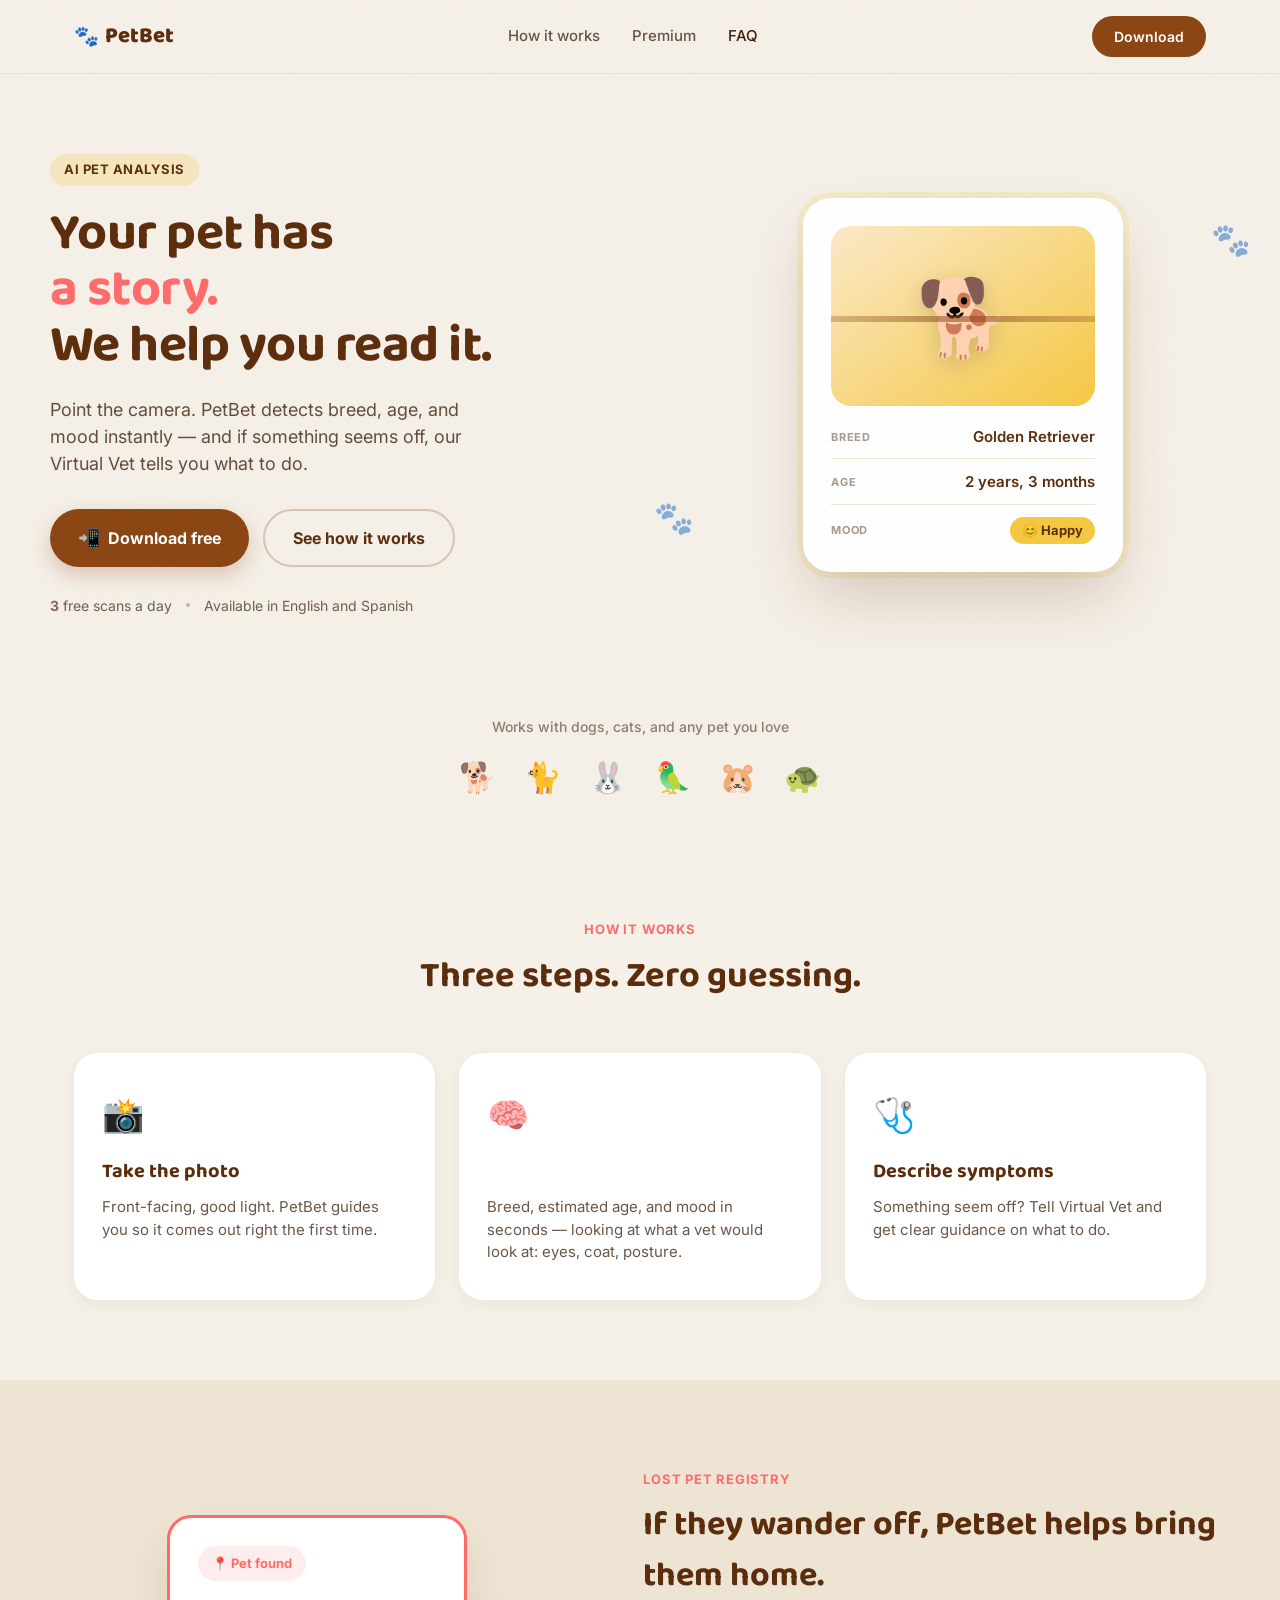
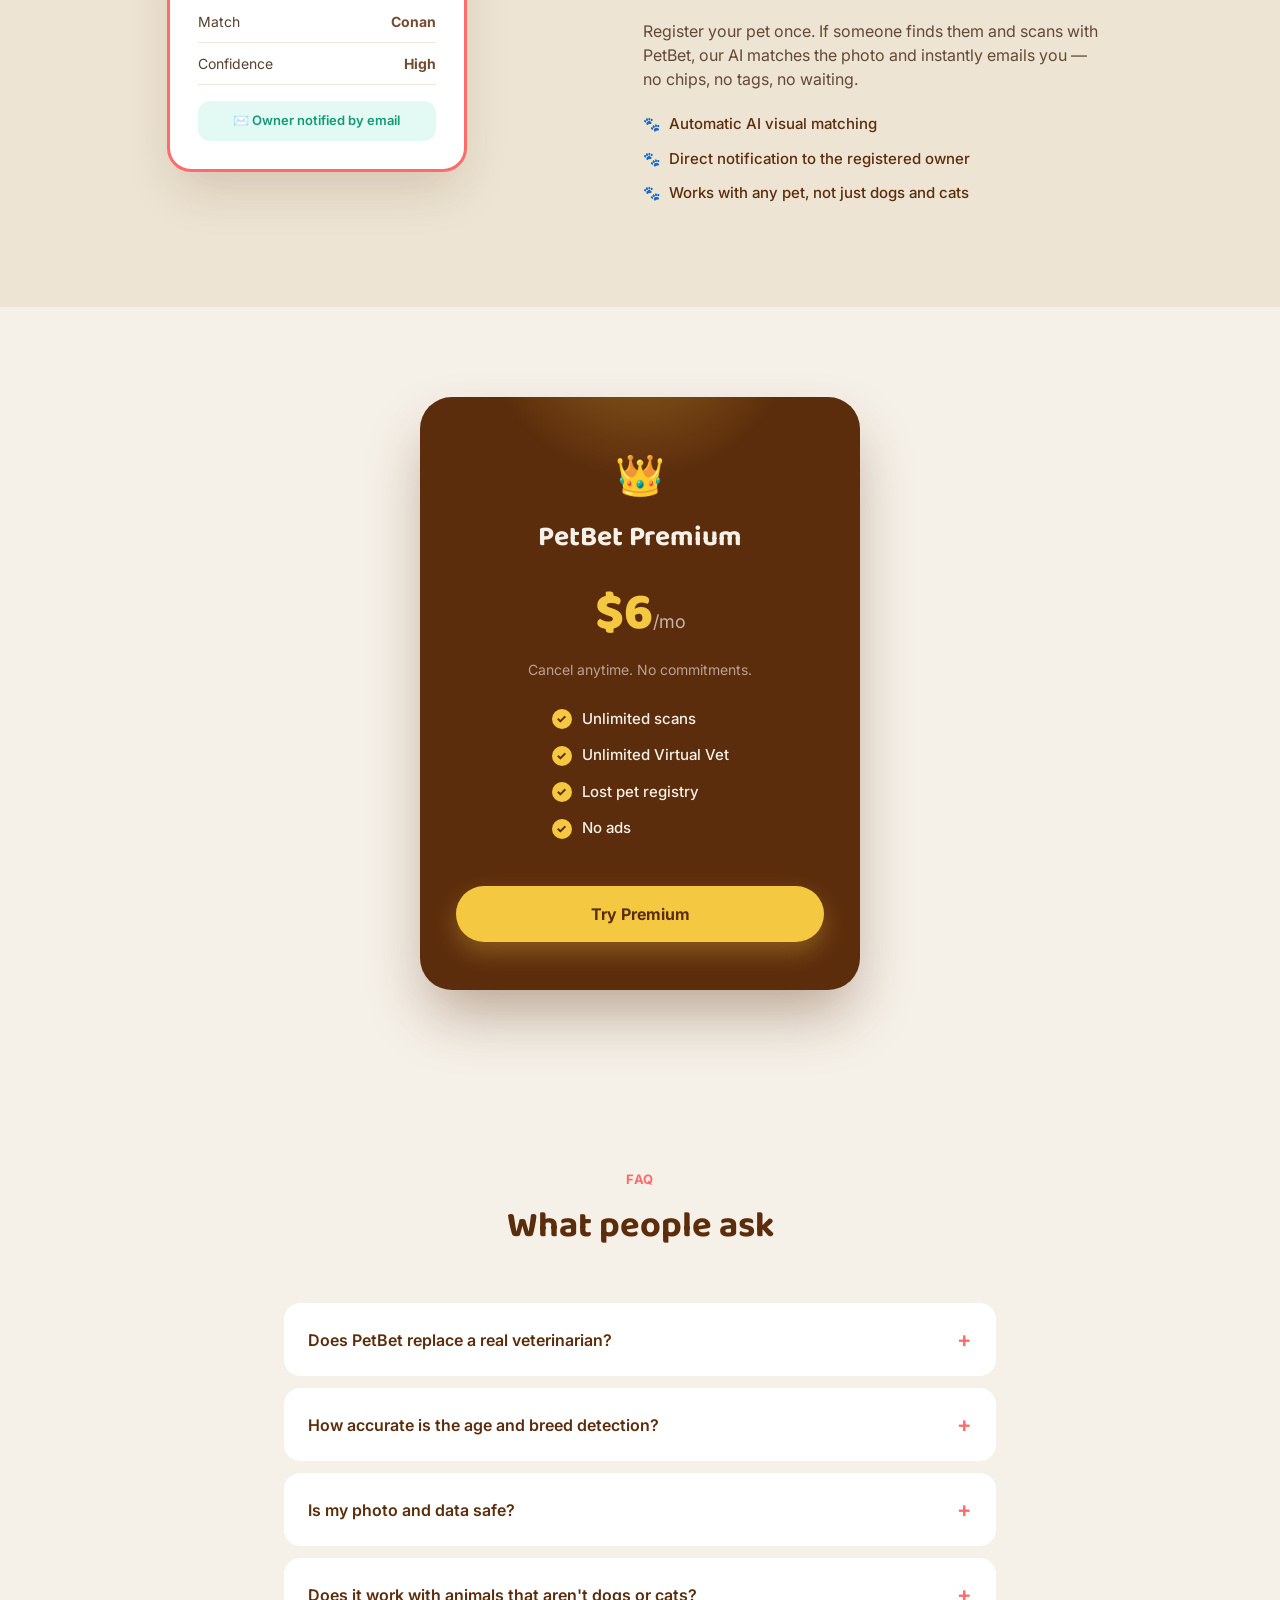
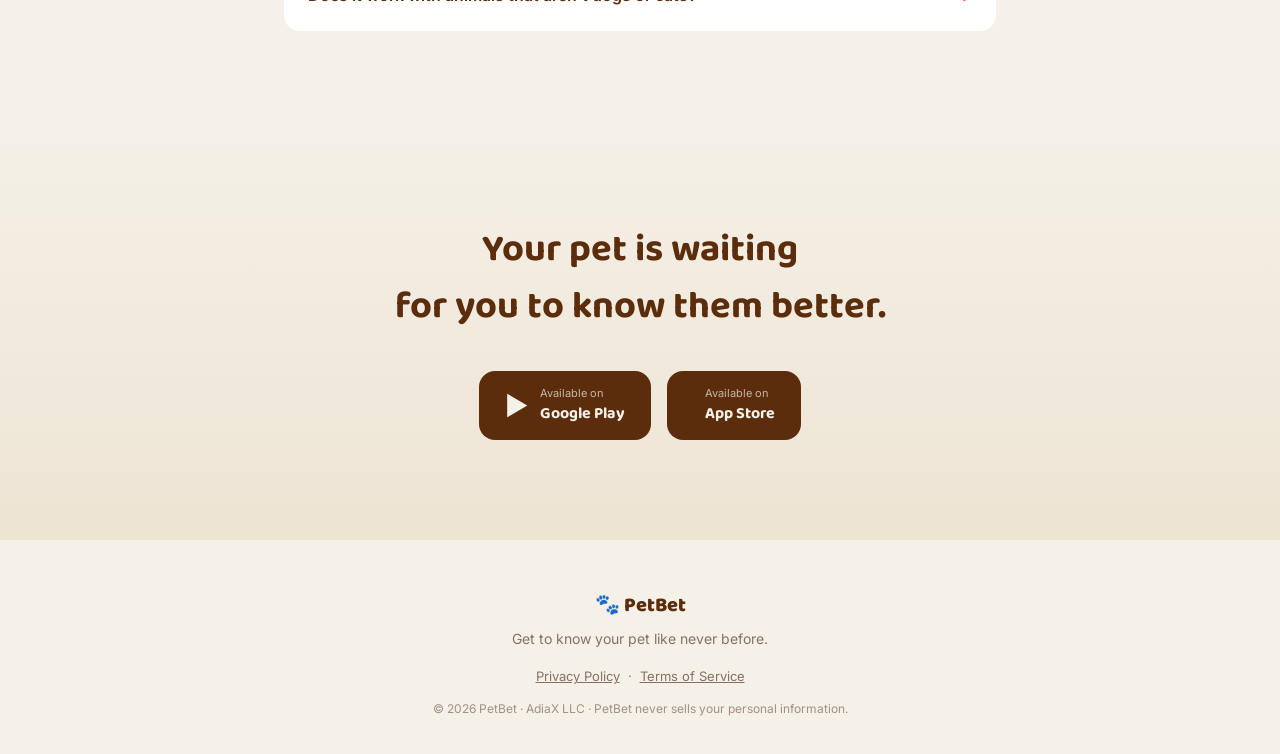
==== commit 7c20c0e0: "Update premium price from $5 to $6" ====
--- a/index.html
+++ b/index.html
@@ -135,7 +135,7 @@
     <div class="premium-content">
       <div class="premium-crown">👑</div>
       <h2>PetBet Premium</h2>
-      <div class="premium-price"><span class="premium-amount">$5</span><span class="premium-period">/mo</span></div>
+      <div class="premium-price"><span class="premium-amount">$6</span><span class="premium-period">/mo</span></div>
       <p class="premium-sub">Cancel anytime. No commitments.</p>
       <ul class="premium-list">
         <li><span class="check">✓</span> Unlimited scans</li>
--- a/style.css
+++ b/style.css
@@ -661,3 +661,29 @@
 @media (prefers-reduced-motion: reduce) {
   .scan-ring, .float-paw, .scan-row { animation: none !important; opacity: 1 !important; transform: none !important; }
 }
+
+
+/* ===== LANGUAGE TOGGLE ===== */
+.nav-right {
+  display: flex;
+  align-items: center;
+  gap: 14px;
+}
+
+.lang-toggle {
+  font-family: var(--body);
+  font-weight: 700;
+  font-size: 13px;
+  color: var(--brown-deep);
+  background: transparent;
+  border: 1.5px solid var(--brown-deep);
+  border-radius: 20px;
+  padding: 6px 14px;
+  cursor: pointer;
+  transition: background 0.2s, color 0.2s;
+}
+
+.lang-toggle:hover {
+  background: var(--brown-deep);
+  color: var(--white);
+}
